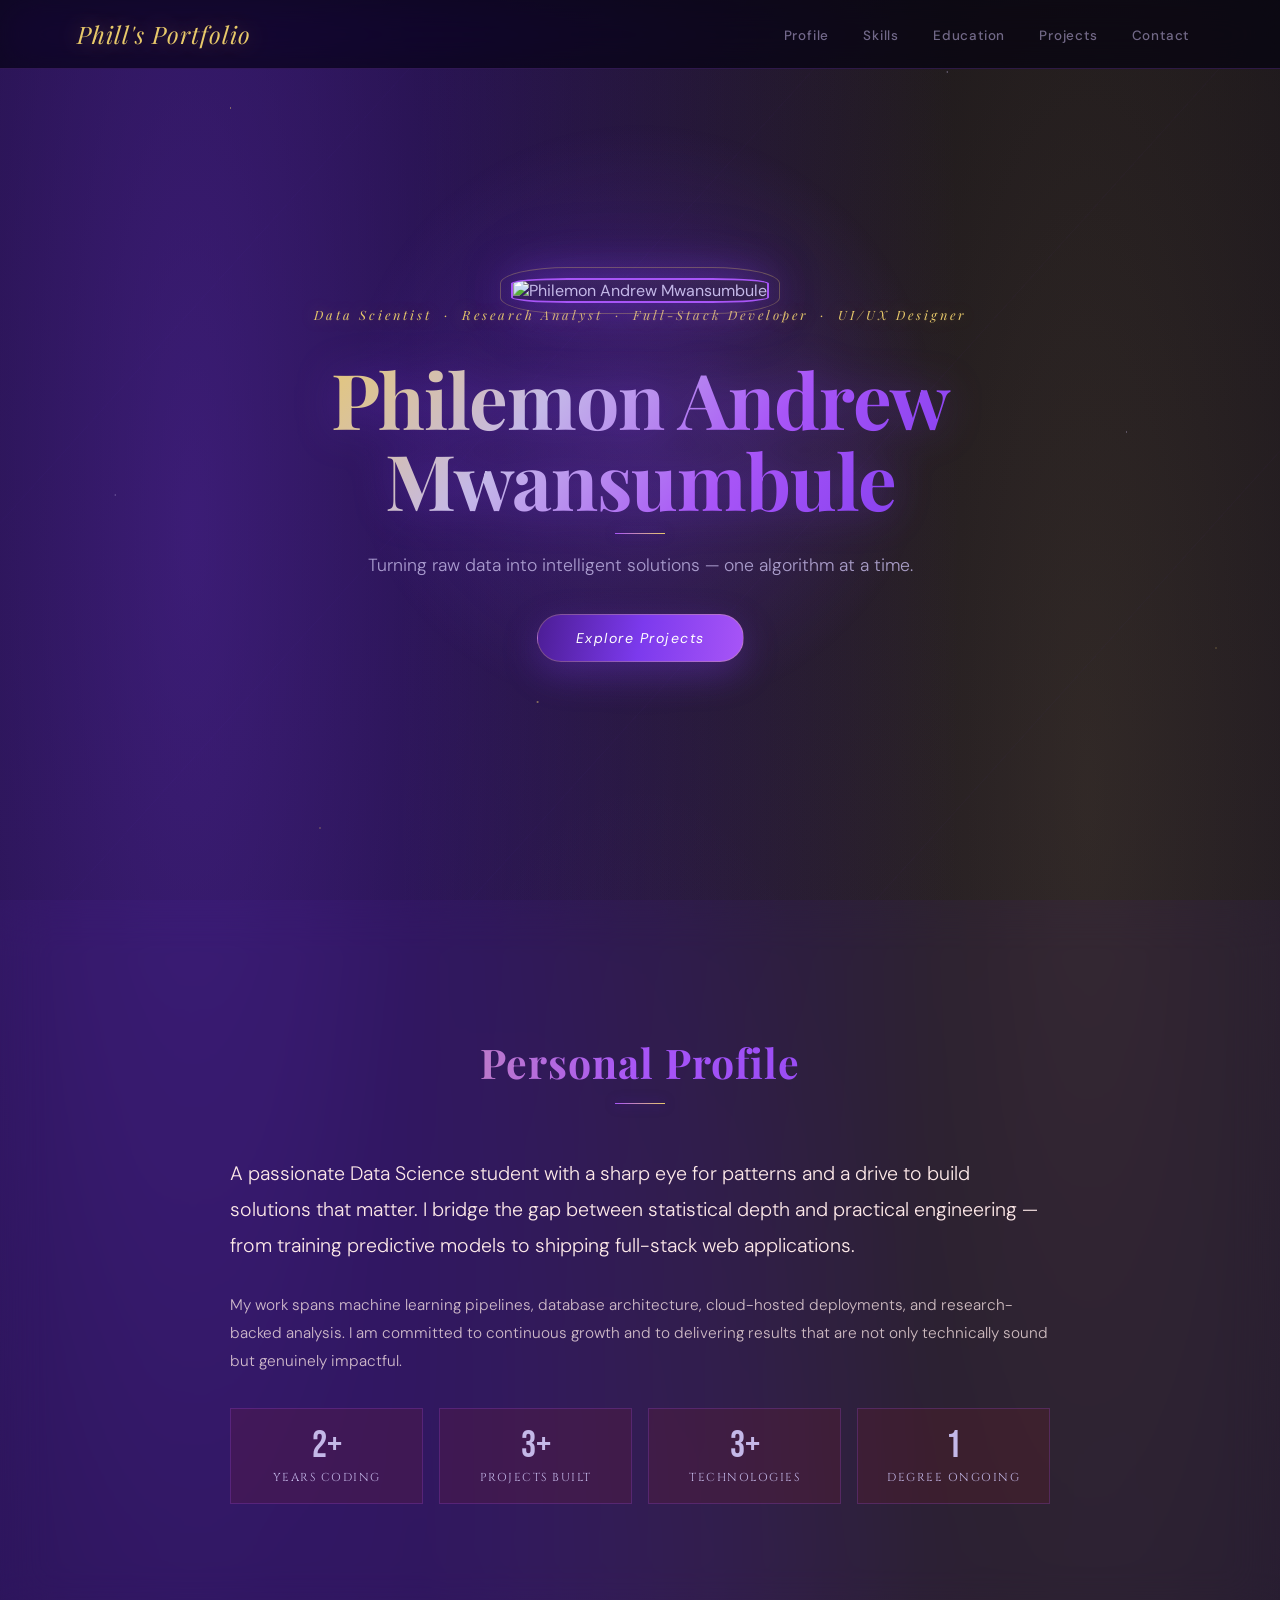
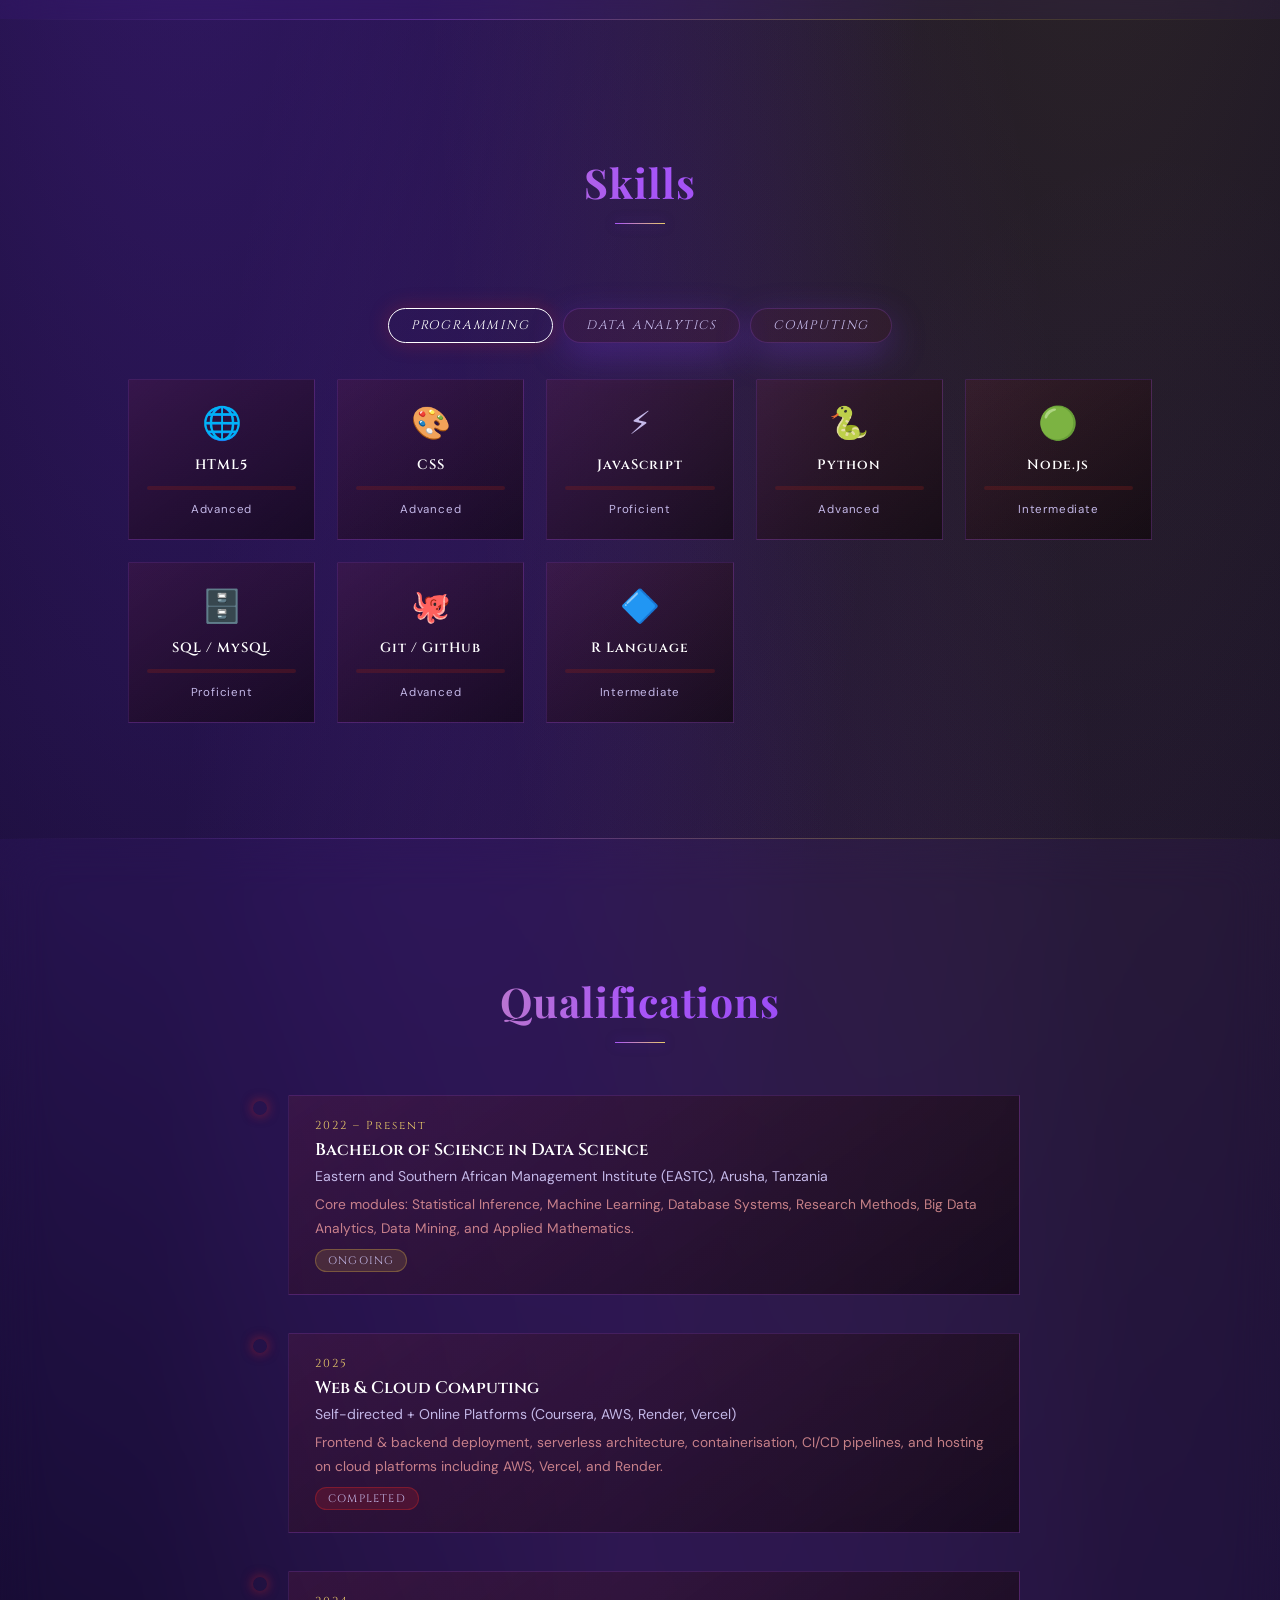
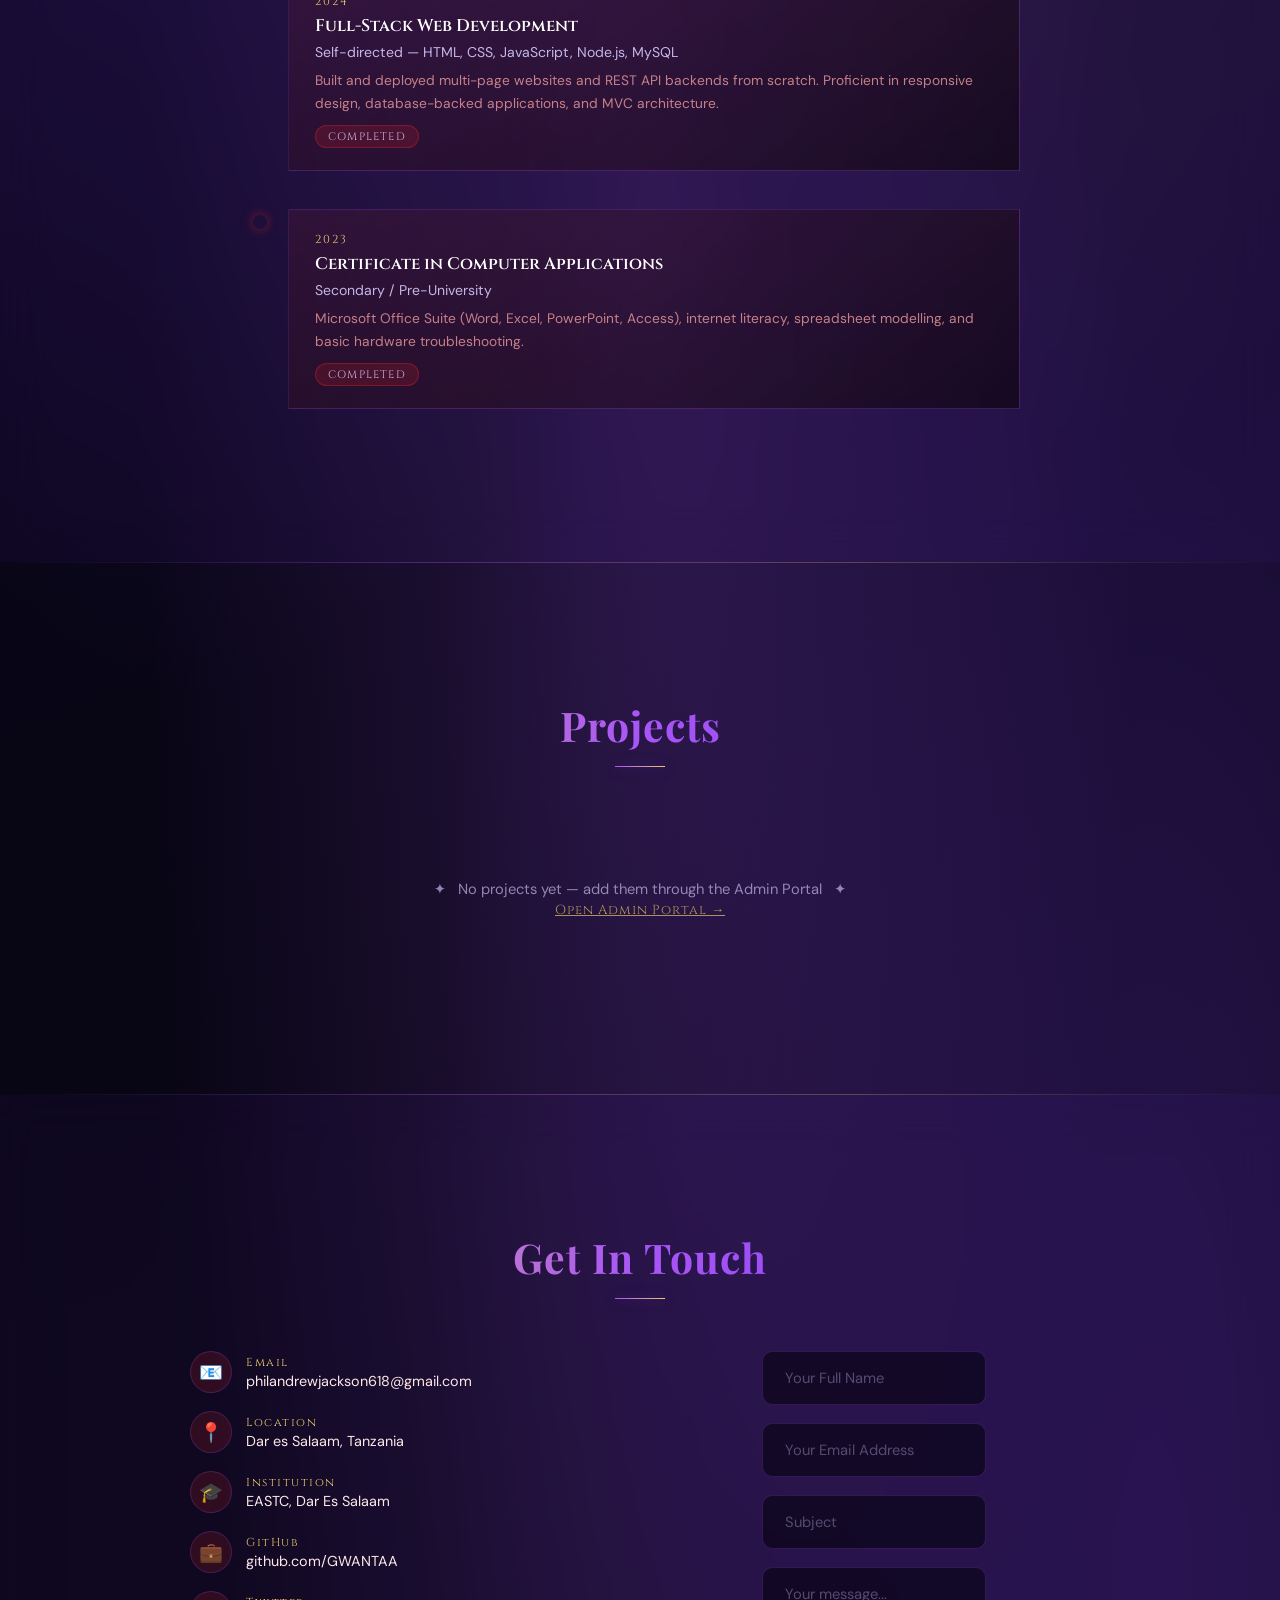
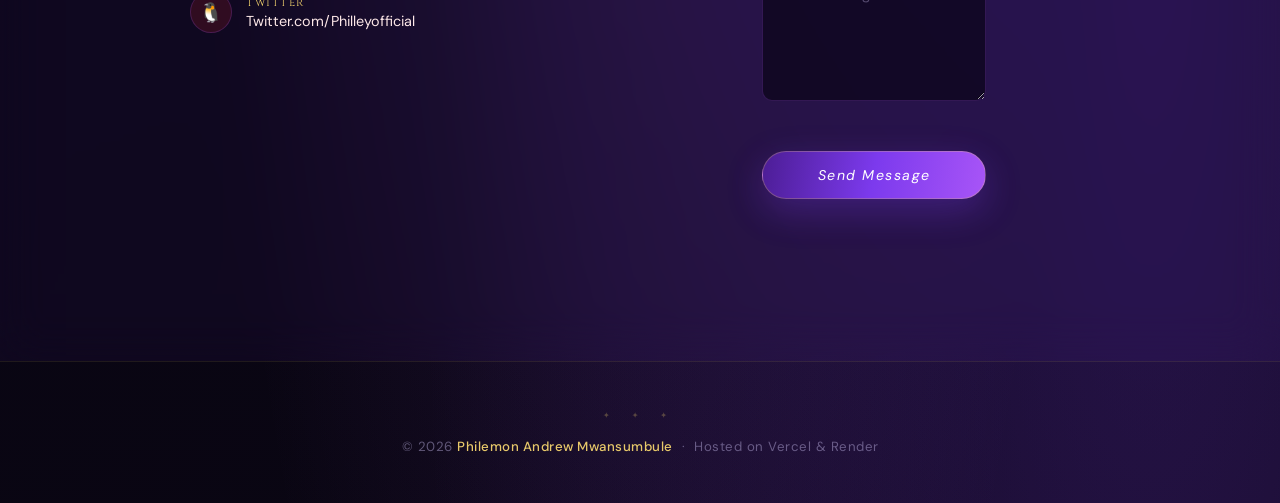
==== index.html @ c9bd24e7 "Add files via upload" ====
<!DOCTYPE html>
<html lang="en">
<head>
  <meta charset="UTF-8">
  <meta name="viewport" content="width=device-width, initial-scale=1.0">
  <title>Philemon Andrew Mwansumbule | Portfolio</title>
  <link rel="preconnect" href="https://fonts.googleapis.com">
  <link href="https://fonts.googleapis.com/css2?family=Bebas+Neue&family=Sora:wght@200;300;400;500;600;700&family=Cinzel:wght@400;600;700&display=swap" rel="stylesheet">
  <link rel="stylesheet" href="style.css">
</head>
<body>

<header class="hero">
  <nav>
    <div class="nav-logo">Phill's Portfolio</div>
    <ul>
      <li><a href="#about">Profile</a></li>
      <li><a href="#skills">Skills</a></li>
      <li><a href="#qualifications">Education</a></li>
      <li><a href="#projects">Projects</a></li>
      <li><a href="#contact">Contact</a></li>
    </ul>
  </nav>

  <div class="hero-content">
    <img src="images/ME.jpg" alt="Philemon Andrew Mwansumbule" loading="lazy">
    <p class="subtitle">Data Scientist &nbsp;·&nbsp; Research Analyst &nbsp;·&nbsp; Full-Stack Developer &nbsp;·&nbsp; UI/UX Designer</p>
    <h2>Philemon Andrew<br>Mwansumbule</h2>
    <p>Turning raw data into intelligent solutions — one algorithm at a time.</p>
    <button class="btn" onclick="document.getElementById('projects').scrollIntoView({behavior:'smooth'})">
      <span>Explore Projects</span>
    </button>
  </div>
</header>


<section id="about" class="glass">
  <h2 class="section-title">Personal Profile</h2>
  <div class="about-inner">
    <p class="about-lead">
      A passionate Data Science student with a sharp eye for patterns and a drive to build solutions
      that matter. I bridge the gap between statistical depth and practical engineering — from
      training predictive models to shipping full-stack web applications.
    </p>
    <p style="color:rgba(253,232,232,0.78);font-size:0.96rem;line-height:1.82;font-weight:300;">
      My work spans machine learning pipelines, database architecture, cloud-hosted deployments,
      and research-backed analysis. I am committed to continuous growth and to delivering
      results that are not only technically sound but genuinely impactful.
    </p>
    <div class="about-stats">
      <div class="stat-box"><div class="stat-num">2+</div><div class="stat-lbl">Years Coding</div></div>
      <div class="stat-box"><div class="stat-num">3+</div><div class="stat-lbl">Projects Built</div></div>
      <div class="stat-box"><div class="stat-num">3+</div><div class="stat-lbl">Technologies</div></div>
      <div class="stat-box"><div class="stat-num">1</div><div class="stat-lbl">Degree Ongoing</div></div>
    </div>
  </div>
</section>

<div class="divider"></div>


<section id="skills">
  <h2 class="section-title">Skills</h2>

  <div class="skill-tabs">
    <button class="skill-tab active" onclick="switchTab('programming',this)">Programming</button>
    <button class="skill-tab" onclick="switchTab('analytics',this)">Data Analytics</button>
    <button class="skill-tab" onclick="switchTab('computing',this)">Computing</button>
  </div>

  
  <div class="skill-group cards active" id="tab-programming"
       style="grid-template-columns:repeat(auto-fit,minmax(155px,1fr));gap:22px;">
    <div class="skill-card">
      <div class="skill-icon">🌐</div>
      <div class="skill-name">HTML5</div>
      <div class="skill-bar"><div class="skill-fill" style="width:95%"></div></div>
      <div class="skill-level">Advanced</div>
    </div>
    <div class="skill-card">
      <div class="skill-icon">🎨</div>
      <div class="skill-name">CSS</div>
      <div class="skill-bar"><div class="skill-fill" style="width:90%"></div></div>
      <div class="skill-level">Advanced</div>
    </div>
    <div class="skill-card">
      <div class="skill-icon">⚡</div>
      <div class="skill-name">JavaScript</div>
      <div class="skill-bar"><div class="skill-fill" style="width:82%"></div></div>
      <div class="skill-level">Proficient</div>
    </div>
    <div class="skill-card">
      <div class="skill-icon">🐍</div>
      <div class="skill-name">Python</div>
      <div class="skill-bar"><div class="skill-fill" style="width:88%"></div></div>
      <div class="skill-level">Advanced</div>
    </div>
    <div class="skill-card">
      <div class="skill-icon">🟢</div>
      <div class="skill-name">Node.js</div>
      <div class="skill-bar"><div class="skill-fill" style="width:74%"></div></div>
      <div class="skill-level">Intermediate</div>
    </div>
    <div class="skill-card">
      <div class="skill-icon">🗄️</div>
      <div class="skill-name">SQL / MySQL</div>
      <div class="skill-bar"><div class="skill-fill" style="width:80%"></div></div>
      <div class="skill-level">Proficient</div>
    </div>
    <div class="skill-card">
      <div class="skill-icon">🐙</div>
      <div class="skill-name">Git / GitHub</div>
      <div class="skill-bar"><div class="skill-fill" style="width:85%"></div></div>
      <div class="skill-level">Advanced</div>
    </div>
    <div class="skill-card">
      <div class="skill-icon">🔷</div>
      <div class="skill-name">R Language</div>
      <div class="skill-bar"><div class="skill-fill" style="width:68%"></div></div>
      <div class="skill-level">Intermediate</div>
    </div>
  </div>

  
  <div class="skill-group cards" id="tab-analytics"
       style="grid-template-columns:repeat(auto-fit,minmax(155px,1fr));gap:22px;">
    <div class="skill-card">
      <div class="skill-icon">🤖</div>
      <div class="skill-name">Machine Learning</div>
      <div class="skill-bar"><div class="skill-fill" style="width:80%"></div></div>
      <div class="skill-level">Proficient</div>
    </div>
    <div class="skill-card">
      <div class="skill-icon">📊</div>
      <div class="skill-name">Data Visualisation</div>
      <div class="skill-bar"><div class="skill-fill" style="width:86%"></div></div>
      <div class="skill-level">Advanced</div>
    </div>
    <div class="skill-card">
      <div class="skill-icon">📈</div>
      <div class="skill-name">Statistical Analysis</div>
      <div class="skill-bar"><div class="skill-fill" style="width:84%"></div></div>
      <div class="skill-level">Advanced</div>
    </div>
    <div class="skill-card">
      <div class="skill-icon">🐼</div>
      <div class="skill-name">Pandas / NumPy</div>
      <div class="skill-bar"><div class="skill-fill" style="width:88%"></div></div>
      <div class="skill-level">Advanced</div>
    </div>
    <div class="skill-card">
      <div class="skill-icon">🧠</div>
      <div class="skill-name">Deep Learning</div>
      <div class="skill-bar"><div class="skill-fill" style="width:65%"></div></div>
      <div class="skill-level">Intermediate</div>
    </div>
    <div class="skill-card">
      <div class="skill-icon">🗃️</div>
      <div class="skill-name">Database Design</div>
      <div class="skill-bar"><div class="skill-fill" style="width:78%"></div></div>
      <div class="skill-level">Proficient</div>
    </div>
    <div class="skill-card">
      <div class="skill-icon">🔍</div>
      <div class="skill-name">Research Methods</div>
      <div class="skill-bar"><div class="skill-fill" style="width:82%"></div></div>
      <div class="skill-level">Advanced</div>
    </div>
    <div class="skill-card">
      <div class="skill-icon">📉</div>
      <div class="skill-name">Power BI / Tableau</div>
      <div class="skill-bar"><div class="skill-fill" style="width:72%"></div></div>
      <div class="skill-level">Proficient</div>
    </div>
  </div>

  
  <div class="skill-group cards" id="tab-computing"
       style="grid-template-columns:repeat(auto-fit,minmax(155px,1fr));gap:22px;">
    <div class="skill-card">
      <div class="skill-icon">📝</div>
      <div class="skill-name">MS Word</div>
      <div class="skill-bar"><div class="skill-fill" style="width:95%"></div></div>
      <div class="skill-level">Expert</div>
    </div>
    <div class="skill-card">
      <div class="skill-icon">📊</div>
      <div class="skill-name">MS Excel</div>
      <div class="skill-bar"><div class="skill-fill" style="width:92%"></div></div>
      <div class="skill-level">Expert</div>
    </div>
    <div class="skill-card">
      <div class="skill-icon">📰</div>
      <div class="skill-name">MS PowerPoint</div>
      <div class="skill-bar"><div class="skill-fill" style="width:90%"></div></div>
      <div class="skill-level">Expert</div>
    </div>
    <div class="skill-card">
      <div class="skill-icon">☁️</div>
      <div class="skill-name">Cloud Hosting</div>
      <div class="skill-bar"><div class="skill-fill" style="width:80%"></div></div>
      <div class="skill-level">Proficient</div>
    </div>
    <div class="skill-card">
      <div class="skill-icon">🔧</div>
      <div class="skill-name">Linux / Bash</div>
      <div class="skill-bar"><div class="skill-fill" style="width:72%"></div></div>
      <div class="skill-level">Intermediate</div>
    </div>
    <div class="skill-card">
      <div class="skill-icon">🌐</div>
      <div class="skill-name">Network Fundamentals</div>
      <div class="skill-bar"><div class="skill-fill" style="width:68%"></div></div>
      <div class="skill-level">Intermediate</div>
    </div>
    <div class="skill-card">
      <div class="skill-icon">🔒</div>
      <div class="skill-name">Cybersecurity Basics</div>
      <div class="skill-bar"><div class="skill-fill" style="width:62%"></div></div>
      <div class="skill-level">Foundational</div>
    </div>
    <div class="skill-card">
      <div class="skill-icon">🖥️</div>
      <div class="skill-name">IT Support</div>
      <div class="skill-bar"><div class="skill-fill" style="width:78%"></div></div>
      <div class="skill-level">Proficient</div>
    </div>
  </div>
</section>

<div class="divider"></div>


<section id="qualifications" class="glass">
  <h2 class="section-title">Qualifications</h2>
  <div class="timeline">

    <div class="tl-item">
      <div class="tl-dot"></div>
      <div class="tl-card">
        <div class="tl-year">2022 – Present</div>
        <div class="tl-title">Bachelor of Science in Data Science</div>
        <div class="tl-inst">Eastern and Southern African Management Institute (EASTC), Arusha, Tanzania</div>
        <p style="font-size:0.86rem;color:rgba(252,165,165,0.75);line-height:1.7;margin:8px 0;">
          Core modules: Statistical Inference, Machine Learning, Database Systems, Research Methods,
          Big Data Analytics, Data Mining, and Applied Mathematics.
        </p>
        <span class="tl-badge ongoing">Ongoing</span>
      </div>
    </div>

    <div class="tl-item">
      <div class="tl-dot"></div>
      <div class="tl-card">
        <div class="tl-year">2025</div>
        <div class="tl-title">Web & Cloud Computing</div>
        <div class="tl-inst">Self-directed + Online Platforms (Coursera, AWS, Render, Vercel)</div>
        <p style="font-size:0.86rem;color:rgba(252,165,165,0.75);line-height:1.7;margin:8px 0;">
          Frontend & backend deployment, serverless architecture, containerisation, CI/CD pipelines,
          and hosting on cloud platforms including AWS, Vercel, and Render.
        </p>
        <span class="tl-badge">Completed</span>
      </div>
    </div>

    <div class="tl-item">
      <div class="tl-dot"></div>
      <div class="tl-card">
        <div class="tl-year">2024</div>
        <div class="tl-title">Full-Stack Web Development</div>
        <div class="tl-inst">Self-directed — HTML, CSS, JavaScript, Node.js, MySQL</div>
        <p style="font-size:0.86rem;color:rgba(252,165,165,0.75);line-height:1.7;margin:8px 0;">
          Built and deployed multi-page websites and REST API backends from scratch.
          Proficient in responsive design, database-backed applications, and MVC architecture.
        </p>
        <span class="tl-badge">Completed</span>
      </div>
    </div>

    <div class="tl-item">
      <div class="tl-dot"></div>
      <div class="tl-card">
        <div class="tl-year">2023</div>
        <div class="tl-title">Certificate in Computer Applications</div>
        <div class="tl-inst">Secondary / Pre-University</div>
        <p style="font-size:0.86rem;color:rgba(252,165,165,0.75);line-height:1.7;margin:8px 0;">
          Microsoft Office Suite (Word, Excel, PowerPoint, Access), internet literacy,
          spreadsheet modelling, and basic hardware troubleshooting.
        </p>
        <span class="tl-badge">Completed</span>
      </div>
    </div>

  </div>
</section>

<div class="divider"></div>


<section id="projects">
  <h2 class="section-title">Projects</h2>
  <div class="cards" id="project-container" style="grid-template-columns:repeat(auto-fit,minmax(300px,1fr));gap:28px;">
    <div class="empty-projects" id="empty-msg">
      <p>✦ &nbsp; No projects yet — add them through the Admin Portal &nbsp; ✦</p>
      <a href="admin.html" style="color:var(--gold);font-size:0.82rem;letter-spacing:1px;font-family:'Cinzel',serif;">Open Admin Portal →</a>
    </div>
  </div>
</section>

<div class="divider"></div>


<section id="contact" class="glass">
  <h2 class="section-title">Get In Touch</h2>
  <div class="contact-grid">

    <div class="contact-info">
      <div class="contact-row">
        <div class="contact-icon">📧</div>
        <div>
          <div class="contact-label">Email</div>
          <div class="contact-val"><a href="mailto:philandrewjackson618@gmail.com">philandrewjackson618@gmail.com</a></div>
        </div>
      </div>
      <div class="contact-row">
        <div class="contact-icon">📍</div>
        <div>
          <div class="contact-label">Location</div>
          <div class="contact-val">Dar es Salaam, Tanzania</div>
        </div>
      </div>
      <div class="contact-row">
        <div class="contact-icon">🎓</div>
        <div>
          <div class="contact-label">Institution</div>
          <div class="contact-val">EASTC, Dar Es Salaam</div>
        </div>
      </div>
      <div class="contact-row">
        <div class="contact-icon">💼</div>
        <div>
          <div class="contact-label">GitHub</div>
          <div class="contact-val"><a href="https://github.com/GWANTAA" target="_blank">github.com/GWANTAA</a></div>
        </div>
      </div>
      <div class="contact-row">
        <div class="contact-icon">🐧</div>
        <div>
          <div class="contact-label">Twitter</div>
          <div class="contact-val"><a href="https://Twitter.com/philleyofficial" target="_blank">Twitter.com/Philleyofficial</a></div>
        </div>
      </div>
    </div>

    <form id="contact-form" onsubmit="sendEmail(event)">
      <input type="text" id="cf-name" placeholder="Your Full Name" required>
      <input type="email" id="cf-email" placeholder="Your Email Address" required>
      <input type="text" id="cf-subject" placeholder="Subject">
      <textarea id="cf-message" rows="5" placeholder="Your message..." required></textarea>
      <button type="submit" class="btn"><span>Send Message</span></button>
      <p id="form-feedback" style="font-size:0.82rem;color:var(--gold);text-align:center;margin-top:8px;min-height:20px;"></p>
    </form>

  </div>
</section>

<footer>
  <p>© 2026 <strong>Philemon Andrew Mwansumbule</strong> &nbsp;·&nbsp; Hosted on Vercel &amp; Render</p>
</footer>

<script src="config.js"></script>
<script>
  const DEFAULT_API_BASE_URL = 'https://philemon-portfolio-backend.onrender.com';
  const runtimeApiBaseUrl = new URLSearchParams(window.location.search).get('api');
  const API_BASE_URL = (runtimeApiBaseUrl || window.PORTFOLIO_API_BASE_URL || DEFAULT_API_BASE_URL).replace(/\/$/, '');

  
  function switchTab(id, btn) {
    document.querySelectorAll('.skill-group').forEach(g => g.classList.remove('active'));
    document.querySelectorAll('.skill-tab').forEach(b => b.classList.remove('active'));
    document.getElementById('tab-' + id).classList.add('active');
    btn.classList.add('active');
  }

  
  async function loadProjects() {
    const container = document.getElementById('project-container');
    const emptyMsg = document.getElementById('empty-msg');
    let projects = [];

    try {
      const res = await fetch(`${API_BASE_URL}/api/projects`);
      if (!res.ok) throw new Error(`API returned ${res.status}`);
      projects = await res.json();
    } catch (error) {
      const raw = localStorage.getItem('phil_projects');
      projects = raw ? JSON.parse(raw) : [];
    }

    if (projects.length === 0) {
      if (emptyMsg) emptyMsg.style.display = 'block';
      return;
    }
    if (emptyMsg) emptyMsg.remove();

    container.innerHTML = '';
    projects.forEach(p => {
      const isOnline = p.liveUrl && p.liveUrl.startsWith('http');
      const card = document.createElement('div');
      card.className = 'project-card';
      card.innerHTML = `
        <div class="project-thumb">${p.emoji || '🖥️'}</div>
        <div class="project-body">
          <div class="project-title">${escHtml(p.title)}</div>
          <div class="project-desc">${escHtml(p.description)}</div>
          <div class="project-tags">${(p.tags||[]).map(t=>`<span class="tag">${escHtml(t)}</span>`).join('')}</div>
        </div>
        <div class="project-links">
          ${p.liveUrl ? `<a class="proj-btn live" href="${escHtml(p.liveUrl)}" target="_blank">
            <span class="status-dot ${isOnline?'online':'offline'}"></span>Live Demo</a>` : ''}
          ${p.codeUrl ? `<a class="proj-btn code" href="${escHtml(p.codeUrl)}" target="_blank">Source Code</a>` : ''}
        </div>`;
      container.appendChild(card);
    });
  }

  
  function sendEmail(e) {
    e.preventDefault();
    const name    = document.getElementById('cf-name').value.trim();
    const email   = document.getElementById('cf-email').value.trim();
    const subject = document.getElementById('cf-subject').value.trim() || 'Portfolio Contact';
    const message = document.getElementById('cf-message').value.trim();
    const body = encodeURIComponent(`Name: ${name}\nFrom: ${email}\n\n${message}`);
    const sub  = encodeURIComponent(subject);
    window.location.href = `mailto:philemonandrew@example.com?subject=${sub}&body=${body}`;
    document.getElementById('form-feedback').textContent = '✦ Your email client has been opened.';
    document.getElementById('contact-form').reset();
  }

  function escHtml(s) {
    return String(s).replace(/&/g,'&amp;').replace(/</g,'&lt;').replace(/>/g,'&gt;').replace(/"/g,'&quot;');
  }

  loadProjects();

  
  const observer = new IntersectionObserver(entries => {
    entries.forEach(e => {
      if (e.isIntersecting) {
        e.target.querySelectorAll('.skill-fill').forEach(f => {
          const w = f.style.width; f.style.width='0'; setTimeout(()=>f.style.width=w,80);
        });
      }
    });
  }, {threshold:0.25});
  document.querySelectorAll('.skill-group').forEach(g => observer.observe(g));
</script>
</body>
</html>
---- style.css ----
@import url('https://fonts.googleapis.com/css2?family=Playfair+Display:ital,wght@0,400;0,700;1,400&family=DM+Sans:wght@300;400;500&display=swap');

* {
  margin: 0;
  padding: 0;
  box-sizing: border-box;
  scroll-behavior: smooth;
  font-family: 'DM Sans', system-ui, sans-serif;
}

:root {
  --ink:     #0a0612;
  --deep:    #100d1e;
  --violet:  #7c3aed;
  --orchid:  #a855f7;
  --gold:    #e8c96a;
  --silver:  #c4b8e8;
  --mist:    rgba(196, 184, 232, 0.55);
  --glass:   rgba(124, 58, 237, 0.08);
  --border:  rgba(168, 85, 247, 0.22);
  --glow:    rgba(124, 58, 237, 0.50);
}


body {
  background:
    radial-gradient(ellipse at 15% 10%,  rgba(124, 58, 237, 0.45) 0%, transparent 50%),
    radial-gradient(ellipse at 85% 15%,  rgba(232, 201, 106, 0.18) 0%, transparent 45%),
    radial-gradient(ellipse at 50% 65%,  rgba(168, 85, 247, 0.20) 0%, transparent 55%),
    radial-gradient(ellipse at 90% 90%,  rgba(124, 58, 237, 0.25) 0%, transparent 45%),
    linear-gradient(160deg, #050310 0%, #0d0820 40%, #080515 70%, #0a0612 100%);
  color: var(--silver);
  min-height: 100vh;
  overflow-x: hidden;
}


body::before {
  content: '';
  position: fixed;
  inset: 0;
  background:
    radial-gradient(1px 1px at 18% 12%, rgba(232,201,106,0.90) 0%, transparent 100%),
    radial-gradient(1px 1px at 74% 8%,  rgba(196,184,232,0.80) 0%, transparent 100%),
    radial-gradient(1.5px 1.5px at 42% 78%, rgba(232,201,106,0.70) 0%, transparent 100%),
    radial-gradient(1px 1px at 88% 48%, rgba(196,184,232,0.65) 0%, transparent 100%),
    radial-gradient(1px 1px at 25% 92%, rgba(232,201,106,0.75) 0%, transparent 100%),
    radial-gradient(1.5px 1.5px at 61% 35%, rgba(255,255,255,0.50) 0%, transparent 100%),
    radial-gradient(1px 1px at 9%  55%, rgba(196,184,232,0.60) 0%, transparent 100%),
    radial-gradient(1px 1px at 95% 72%, rgba(232,201,106,0.55) 0%, transparent 100%);
  animation: twinkle 10s ease-in-out infinite alternate;
  pointer-events: none;
  z-index: 0;
}


body::after {
  content: '';
  position: fixed;
  inset: 0;
  background: repeating-linear-gradient(
    -48deg,
    transparent 0px, transparent 300px,
    rgba(124,58,237,0.025) 300px, rgba(124,58,237,0.025) 301px
  );
  pointer-events: none;
  z-index: 0;
}

@keyframes twinkle {
  0%   { opacity: 0.55; }
  50%  { opacity: 1.00; }
  100% { opacity: 0.70; }
}


nav {
  display: flex;
  justify-content: space-between;
  align-items: center;
  padding: 18px clamp(20px, 6%, 10%);
  position: fixed;
  width: 100%;
  top: 0;
  background: rgba(5, 3, 16, 0.72);
  backdrop-filter: blur(20px) saturate(160%);
  border-bottom: 1px solid var(--border);
  z-index: 1000;
}

.nav-logo {
  font-family: 'Playfair Display', serif;
  font-size: 1.5rem;
  font-style: italic;
  color: var(--gold);
  text-shadow: 0 0 22px rgba(232,201,106,0.45);
  letter-spacing: 1px;
}

nav ul { display: flex; gap: 6px; list-style: none; }

nav a {
  color: var(--mist);
  text-decoration: none;
  font-size: 0.84rem;
  font-weight: 500;
  letter-spacing: 0.8px;
  padding: 7px 14px;
  border-radius: 999px;
  transition: all 0.30s ease;
}

nav a:hover {
  color: #fff;
  background: rgba(124, 58, 237, 0.16);
  text-shadow: 0 0 12px var(--glow);
}


.hero {
  min-height: 100vh;
  display: flex;
  flex-direction: column;
  justify-content: center;
  align-items: center;
  text-align: center;
  padding: 20px 5% 80px;
  position: relative;
  z-index: 1;
}

.hero::before {
  content: '';
  position: absolute;
  width: min(60vw, 600px);
  height: min(60vw, 600px);
  border-radius: 50%;
  background: radial-gradient(circle, rgba(124,58,237,0.28) 0%, transparent 70%);
  animation: breathe 7s ease-in-out infinite;
  pointer-events: none;
}

@keyframes breathe {
  0%, 100% { transform: scale(1.00); opacity: 0.70; }
  50%       { transform: scale(1.12); opacity: 1.00; }
}

.hero img {
  width: clamp(140px, 17vw, 215px);
  height: auto;
  aspect-ratio: 3 / 4;
  margin-top: 100px;
  border-radius: 22%;
  object-fit: cover;
  border: 2px solid var(--orchid);
  outline: 1px solid rgba(232,201,106,0.30);
  outline-offset: 10px;
  box-shadow:
    0 0 40px rgba(124,58,237,0.55),
    0 0 80px rgba(124,58,237,0.20),
    inset 0 6px 18px rgba(255,255,255,0.06);
  animation: float 8s ease-in-out infinite;
  position: relative;
  z-index: 2;
}

@keyframes float {
  0%, 100% { transform: translateY(0px)   rotate(-0.6deg); }
  50%       { transform: translateY(-18px) rotate(1.2deg);  }
}

.hero-content { position: relative; z-index: 2; }

.hero-content .subtitle {
  font-family: 'Playfair Display', serif;
  font-style: italic;
  font-size: 0.80rem;
  letter-spacing: 3px;
  color: var(--gold);
  text-shadow: 0 0 16px rgba(232,201,106,0.40);
  margin-bottom: 12px;
}

.hero-content h2 {
  font-family: 'Playfair Display', serif;
  font-size: clamp(2.6rem, 6vw, 5.8rem);
  font-weight: 700;
  letter-spacing: -1px;
  line-height: 1.05;
  margin: 14px 0 16px;
  background: linear-gradient(130deg, #e8c96a 0%, #c4b8e8 35%, #a855f7 65%, #7c3aed 100%);
  -webkit-background-clip: text;
  -webkit-text-fill-color: transparent;
  background-clip: text;
  filter: drop-shadow(0 0 20px rgba(124,58,237,0.35));
}

.hero-content p {
  color: rgba(196,184,232,0.82);
  font-size: clamp(0.95rem, 1.7vw, 1.10rem);
  font-weight: 300;
  max-width: 660px;
  line-height: 1.80;
}


button, .btn {
  display: inline-flex;
  align-items: center;
  justify-content: center;
  margin-top: 32px;
  padding: 14px 38px;
  border: 1px solid rgba(232,201,106,0.28);
  border-radius: 999px;
  background: linear-gradient(100deg, #4c1d95, var(--violet), var(--orchid));
  color: #fff;
  cursor: pointer;
  font-family: 'Playfair Display', serif;
  font-size: 0.88rem;
  font-style: italic;
  letter-spacing: 1.5px;
  position: relative;
  overflow: hidden;
  transition: transform 0.24s ease, box-shadow 0.24s ease;
  box-shadow: 0 12px 36px rgba(124,58,237,0.30);
}

button::after, .btn::after {
  content: '';
  position: absolute;
  top: -60%; left: -120%;
  width: 50%; height: 240%;
  background: linear-gradient(115deg, transparent, rgba(255,255,255,0.85), transparent);
  transform: skewX(-26deg);
  animation: shimmer 3.6s infinite;
}

@keyframes shimmer {
  0%   { transform: translateX(-200%) skewX(-26deg); }
  20%  { transform: translateX(520%)  skewX(-26deg); }
  100% { transform: translateX(520%)  skewX(-26deg); }
}

button:hover, .btn:hover {
  transform: translateY(-6px) scale(1.02);
  box-shadow: 0 26px 60px rgba(124,58,237,0.38), 0 0 0 1px rgba(232,201,106,0.22);
}


section {
  padding: clamp(70px, 9vw, 140px) clamp(5%, 10%, 12%);
  position: relative;
  z-index: 1;
}

h2, h2.section-title {
  text-align: center;
  margin-bottom: 52px;
  font-family: 'Playfair Display', serif;
  font-size: clamp(1.6rem, 3.2vw, 3.0rem);
  font-weight: 700;
  letter-spacing: 1px;
  background: linear-gradient(90deg, var(--gold), var(--orchid), var(--violet));
  -webkit-background-clip: text;
  -webkit-text-fill-color: transparent;
  background-clip: text;
  position: relative;
}

h2::after, h2.section-title::after {
  content: '';
  display: block;
  width: 50px;
  height: 1px;
  background: linear-gradient(90deg, var(--orchid), var(--gold));
  box-shadow: 0 0 12px var(--glow);
  margin: 14px auto 0;
}

h2::before, h2.section-title::before {
  content: '✦  ✦  ✦';
  display: block;
  font-size: 0.48rem;
  letter-spacing: 14px;
  color: var(--gold);
  opacity: 0.50;
  margin-bottom: 10px;
}


.cards {
  display: grid;
  grid-template-columns: repeat(auto-fit, minmax(280px, 1fr));
  gap: 26px;
}

.card {
  background: linear-gradient(150deg, rgba(124,58,237,0.12) 0%, rgba(5,3,16,0.60) 100%);
  border: 1px solid var(--border);
  border-radius: 18px;
  padding: 28px 26px;
  position: relative;
  overflow: hidden;
  transition: all 0.42s cubic-bezier(0.4, 0, 0.2, 1);
}

.card::before {
  content: '';
  position: absolute;
  top: 0; left: 0; right: 0;
  height: 1.5px;
  background: linear-gradient(90deg, transparent, var(--orchid), var(--gold), transparent);
  opacity: 0;
  transition: opacity 0.38s;
}

.card:hover {
  transform: translateY(-14px) scale(1.02);
  border-color: rgba(168,85,247,0.50);
  box-shadow: 0 30px 60px rgba(124,58,237,0.30), 0 0 0 1px rgba(232,201,106,0.12);
}

.card:hover::before { opacity: 1; }

.card h3 {
  font-family: 'Playfair Display', serif;
  font-size: 1.08rem;
  color: #fff;
  margin-bottom: 12px;
  letter-spacing: 0.3px;
}

.card p {
  color: var(--mist);
  font-size: 0.90rem;
  line-height: 1.75;
  font-weight: 300;
}


.glass {
  background: rgba(124, 58, 237, 0.06);
  backdrop-filter: blur(24px);
}


form {
  display: flex;
  flex-direction: column;
  gap: 18px;
  max-width: 620px;
  margin: auto;
}

input, textarea {
  padding: 16px 22px;
  border: 1px solid var(--border);
  border-radius: 10px;
  background: rgba(5, 3, 16, 0.60);
  color: #fff;
  font-family: 'DM Sans', sans-serif;
  font-size: 0.92rem;
  transition: all 0.30s ease;
}

input::placeholder, textarea::placeholder {
  color: rgba(196,184,232,0.38);
}

input:focus, textarea:focus {
  border-color: var(--orchid);
  box-shadow: 0 0 0 3px rgba(168,85,247,0.16);
  outline: none;
  background: rgba(10, 6, 28, 0.75);
}


.divider {
  width: 100%;
  height: 1px;
  background: linear-gradient(90deg, transparent, rgba(168,85,247,0.35), rgba(232,201,106,0.28), transparent);
}


footer {
  text-align: center;
  padding: 48px 10%;
  color: rgba(196,184,232,0.45);
  font-size: 0.83rem;
  letter-spacing: 0.5px;
  border-top: 1px solid rgba(232,201,106,0.10);
  position: relative;
  z-index: 1;
}

footer::before {
  content: '✦  ✦  ✦';
  display: block;
  font-size: 0.50rem;
  letter-spacing: 10px;
  color: rgba(232,201,106,0.30);
  margin-bottom: 18px;
}

footer strong { color: var(--gold); font-weight: 500; }


a:focus-visible, button:focus-visible, input:focus-visible, textarea:focus-visible {
  outline: 2px solid rgba(168,85,247,0.50);
  outline-offset: 3px;
}


@media (max-width: 768px) {
  nav { flex-direction: column; gap: 14px; padding: 18px 6%; }
  nav ul { flex-wrap: wrap; justify-content: center; gap: 4px; }
  section { padding: 90px 6%; }
  .hero img { width: 150px; }
}

.skill-tabs {
  display: flex;
  gap: 10px;
  justify-content: center;
  flex-wrap: wrap;
  margin-bottom: 36px;
}
.skill-tab {
  padding: 8px 22px;
  border-radius: 999px;
  border: 1px solid var(--border);
  background: rgba(127,29,29,0.10);
  color: var(--text-muted);
  font-family: 'Cinzel', serif;
  font-size: 0.78rem;
  letter-spacing: 1.8px;
  text-transform: uppercase;
  cursor: pointer;
  transition: all 0.28s ease;
}
.skill-tab.active,
.skill-tab:hover {
  background: linear-gradient(90deg, var(--primary-deep), var(--primary));
  border-color: var(--primary-bright);
  color: #fff;
  box-shadow: 0 0 20px rgba(220,38,38,0.25);
}
.skill-group { display: none; }
.skill-group.active { display: grid; }

.skill-card {
  background: linear-gradient(145deg,rgba(140,35,35,0.14),rgba(10,2,2,0.55));
  border: 1px solid var(--border);
  border-radius: var(--radius);
  padding: 22px 18px;
  display: flex;
  flex-direction: column;
  align-items: center;
  gap: 12px;
  text-align: center;
  transition: all 0.4s cubic-bezier(0.4,0,0.2,1);
  position: relative;
  overflow: hidden;
}
.skill-card::before {
  content:'';position:absolute;top:0;left:0;right:0;height:2px;
  background:linear-gradient(90deg,transparent,var(--primary-bright),var(--gold),transparent);
  opacity:0;transition:opacity 0.35s;
}
.skill-card:hover { transform:translateY(-10px) scale(1.02); border-color:var(--border-hot); }
.skill-card:hover::before { opacity:1; }
.skill-icon { font-size: 2rem; }
.skill-name { font-family:'Cinzel',serif; font-size:0.85rem; letter-spacing:1px; color:#fff; font-weight:600; }
.skill-bar { width:100%; height:4px; background:rgba(127,29,29,0.35); border-radius:2px; overflow:hidden; }
.skill-fill { height:100%; border-radius:2px; background:linear-gradient(90deg,var(--primary),var(--gold)); transition:width 1.2s ease; }
.skill-level { font-size:0.72rem; color:var(--text-muted); letter-spacing:0.8px; }

.timeline { max-width: 760px; margin: 0 auto; position: relative; padding-left: 28px; }
.timeline::before {
  content:''; position:absolute; left:0; top:8px; bottom:8px; width:1.5px;
  background:linear-gradient(180deg,var(--primary),var(--gold),transparent);
}
.tl-item { position:relative; margin-bottom:38px; }
.tl-dot {
  position:absolute; left:-35px; top:6px;
  width:14px; height:14px; border-radius:50%;
  background:var(--primary-bright);
  border:2px solid var(--blood);
  box-shadow:0 0 12px rgba(220,38,38,0.55);
}
.tl-card {
  background:linear-gradient(145deg,rgba(140,35,35,0.16),rgba(10,2,2,0.55));
  border:1px solid var(--border);
  border-radius:var(--radius);
  padding:22px 26px;
  transition: all 0.38s ease;
}
.tl-card:hover { border-color:var(--border-hot); transform:translateX(6px); }
.tl-year { font-size:0.72rem; letter-spacing:2px; color:var(--gold); font-family:'Cinzel',serif; margin-bottom:6px; }
.tl-title { font-family:'Cinzel',serif; font-size:1.05rem; color:#fff; font-weight:600; margin-bottom:6px; }
.tl-inst { font-size:0.88rem; color:var(--text-muted); margin-bottom:4px; }
.tl-badge {
  display:inline-block; padding:3px 12px; border-radius:999px; font-size:0.68rem;
  letter-spacing:1.2px; text-transform:uppercase; font-family:'Cinzel',serif;
  background:rgba(220,38,38,0.18); border:1px solid rgba(220,38,38,0.35); color:var(--rose-light);
}
.tl-badge.ongoing { background:rgba(212,168,67,0.16); border-color:rgba(212,168,67,0.35); color:var(--gold-light); }

.project-card {
  background:linear-gradient(145deg,rgba(140,35,35,0.16),rgba(10,2,2,0.58));
  border:1px solid var(--border);
  border-radius:var(--radius);
  overflow:hidden;
  transition:all 0.45s cubic-bezier(0.4,0,0.2,1);
  display:flex;
  flex-direction:column;
}
.project-card:hover { transform:translateY(-14px) scale(1.02); border-color:var(--border-hot); box-shadow:0 30px 64px rgba(185,28,28,0.35); }
.project-thumb {
  height:160px; background:linear-gradient(135deg,rgba(185,28,28,0.4),rgba(10,2,2,0.8));
  display:flex;align-items:center;justify-content:center;
  font-size:3.5rem; border-bottom:1px solid var(--border);
}
.project-body { padding:20px 22px; flex:1; display:flex; flex-direction:column; gap:10px; }
.project-title { font-family:'Cinzel',serif; font-size:1.02rem; color:#fff; font-weight:600; }
.project-desc { font-size:0.88rem; color:var(--text-muted); line-height:1.7; flex:1; }
.project-tags { display:flex; flex-wrap:wrap; gap:6px; }
.tag {
  padding:3px 10px; border-radius:999px; font-size:0.68rem; letter-spacing:1px;
  background:rgba(220,38,38,0.16); border:1px solid rgba(220,38,38,0.30); color:var(--rose-light);
  text-transform:uppercase;
}
.project-links { display:flex; gap:10px; padding:0 22px 20px; }
.proj-btn {
  flex:1; padding:9px 14px; border-radius:999px; font-size:0.76rem;
  font-family:'Cinzel',serif; letter-spacing:1.2px; text-transform:uppercase;
  cursor:pointer; transition:all 0.28s; border:none; text-align:center; text-decoration:none;
}
.proj-btn.live {
  background:linear-gradient(90deg,var(--primary-deep),var(--primary));
  color:#fff;
}
.proj-btn.live:hover { box-shadow:0 0 20px rgba(220,38,38,0.40); transform:translateY(-2px); }
.proj-btn.code {
  background:transparent; border:1px solid var(--border); color:var(--text-muted);
}
.proj-btn.code:hover { border-color:var(--border-hot); color:#fff; }

.status-dot { display:inline-block; width:8px; height:8px; border-radius:50%; margin-right:5px; }
.status-dot.online { background:#22c55e; box-shadow:0 0 8px rgba(34,197,94,0.70); animation:pulse-dot 2s infinite; }
.status-dot.offline { background:#6b7280; }
@keyframes pulse-dot { 0%,100%{opacity:1}50%{opacity:0.4} }

.contact-grid { display:grid; grid-template-columns:1fr 1fr; gap:36px; max-width:900px; margin:0 auto; }
@media(max-width:700px){ .contact-grid{grid-template-columns:1fr;} }
.contact-info { display:flex; flex-direction:column; gap:18px; }
.contact-row { display:flex; align-items:center; gap:14px; }
.contact-icon {
  width:42px; height:42px; border-radius:50%;
  background:rgba(220,38,38,0.16); border:1px solid var(--border);
  display:flex; align-items:center; justify-content:center;
  font-size:1.2rem; flex-shrink:0;
}
.contact-label { font-family:'Cinzel',serif; font-size:0.72rem; letter-spacing:1.5px; color:var(--gold); margin-bottom:2px; }
.contact-val { font-size:0.90rem; color:#fde8e8; }
.contact-val a { color:var(--rose-light); text-decoration:none; }
.contact-val a:hover { color:#fff; }

.about-inner { max-width:820px; margin:0 auto; }
.about-lead { font-size:clamp(1.05rem,2vw,1.22rem); line-height:1.85; color:#fde8e8; font-weight:300; margin-bottom:28px; }
.about-stats { display:grid; grid-template-columns:repeat(auto-fit,minmax(140px,1fr)); gap:16px; margin-top:32px; }
.stat-box {
  background:rgba(127,29,29,0.18); border:1px solid var(--border); border-radius:var(--radius);
  padding:18px 16px; text-align:center;
}
.stat-num { font-family:'Bebas Neue',sans-serif; font-size:2.4rem; color:var(--primary-bright); line-height:1; }
.stat-lbl { font-size:0.72rem; letter-spacing:1.5px; color:var(--text-muted); text-transform:uppercase; font-family:'Cinzel',serif; margin-top:4px; }

.empty-projects { text-align:center; padding:60px 20px; color:var(--text-muted); font-size:0.92rem; opacity:0.7; }
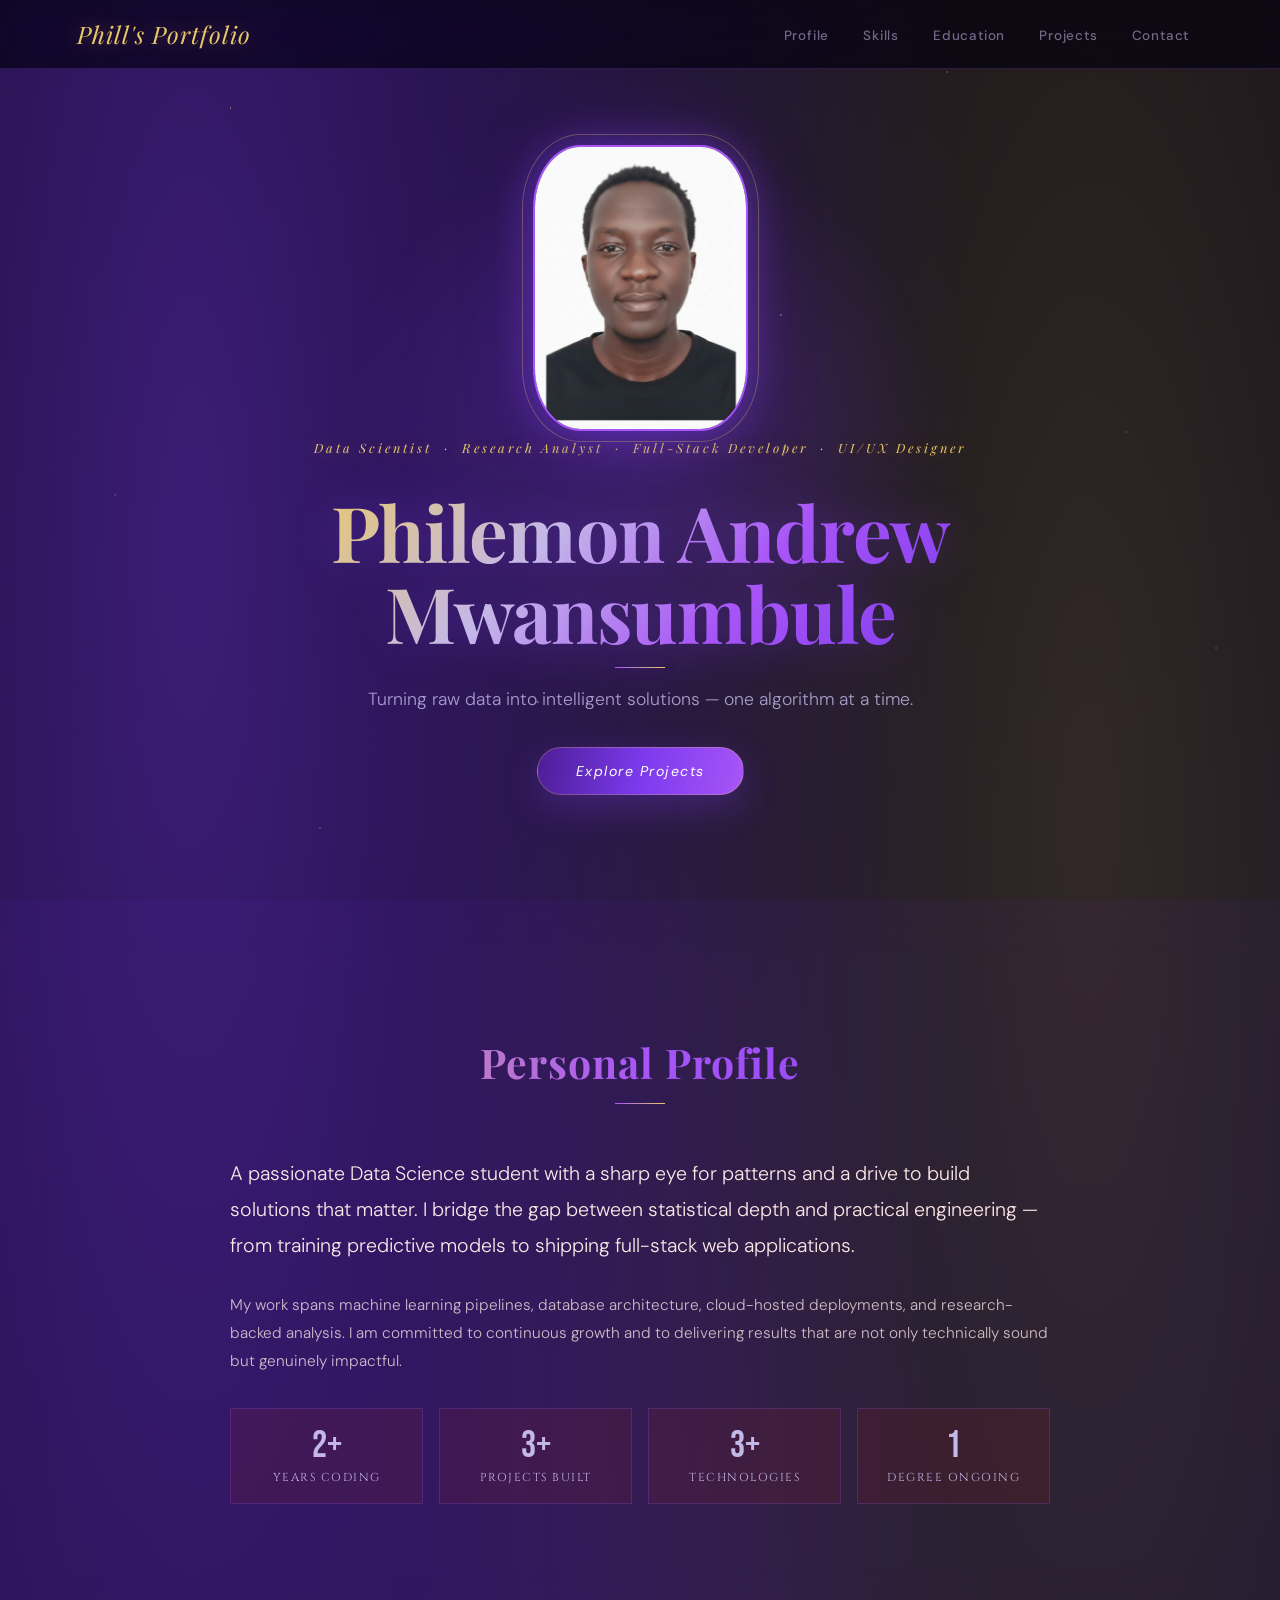
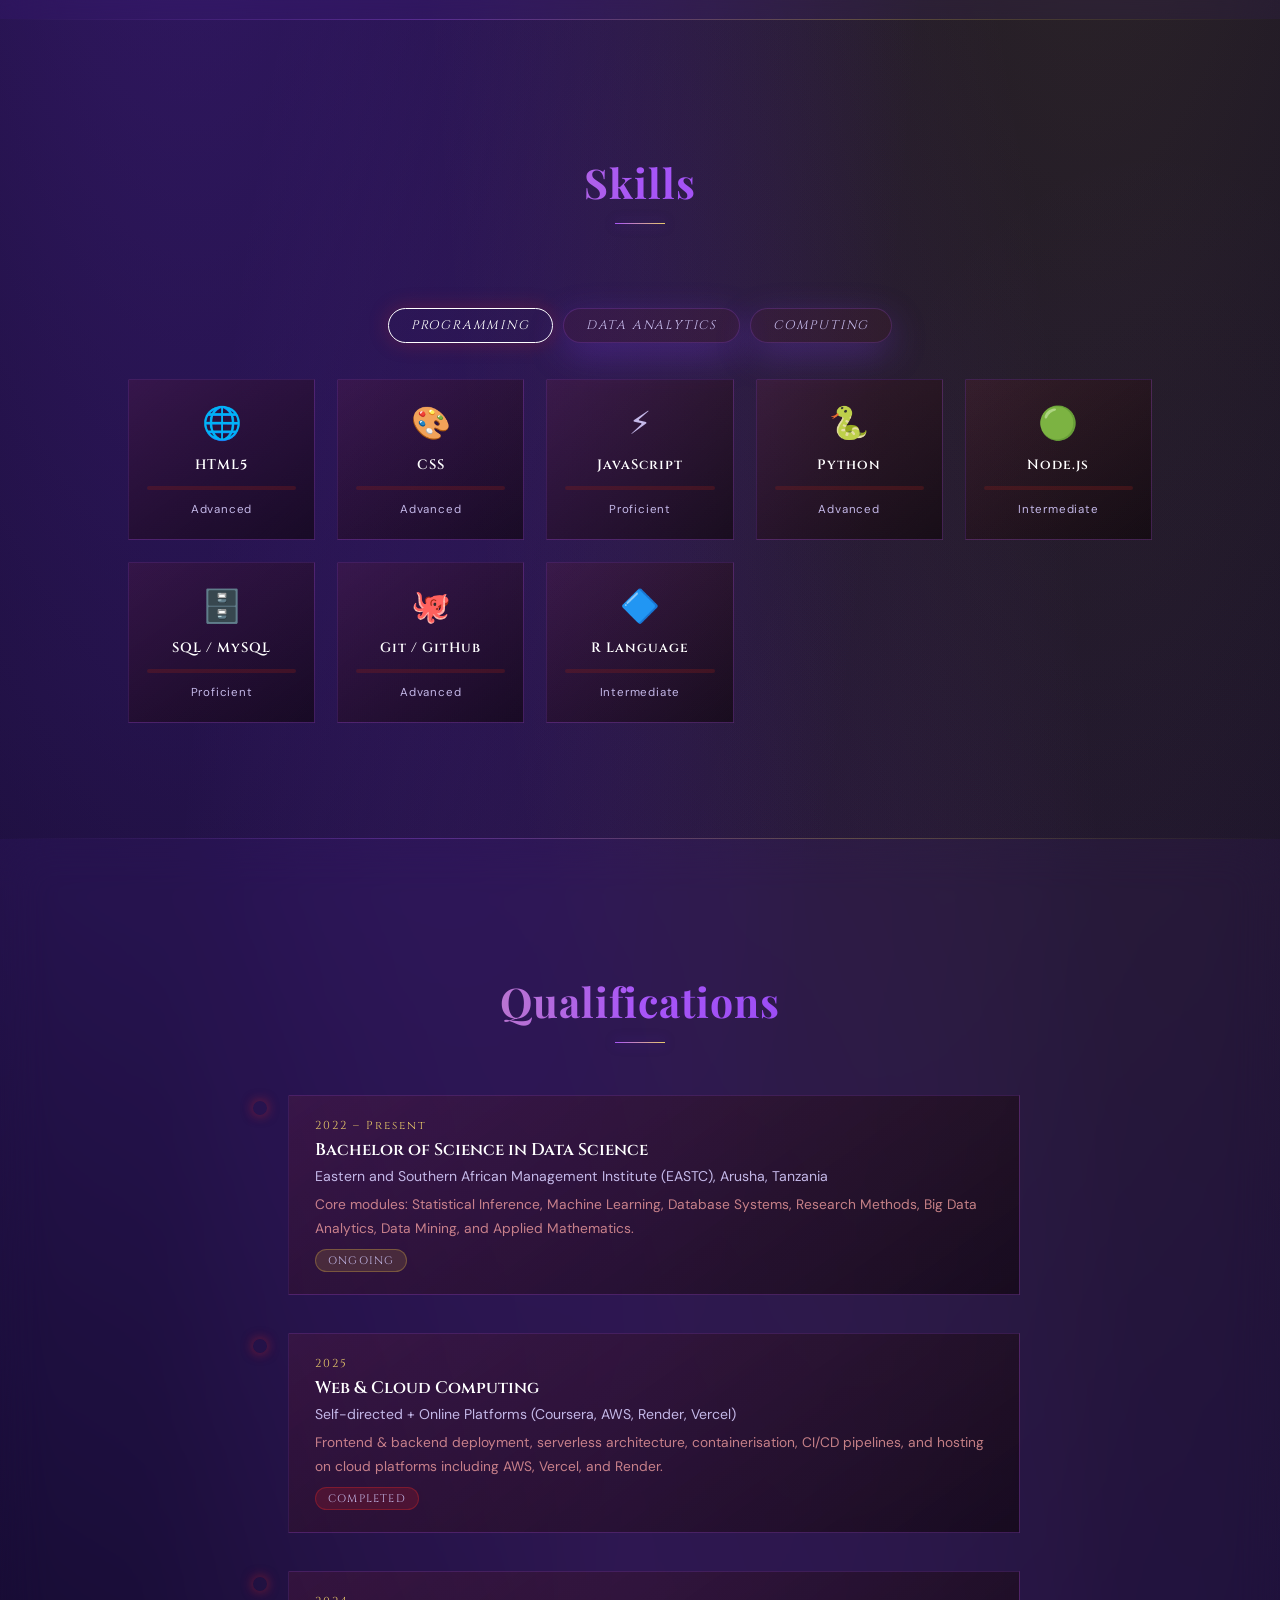
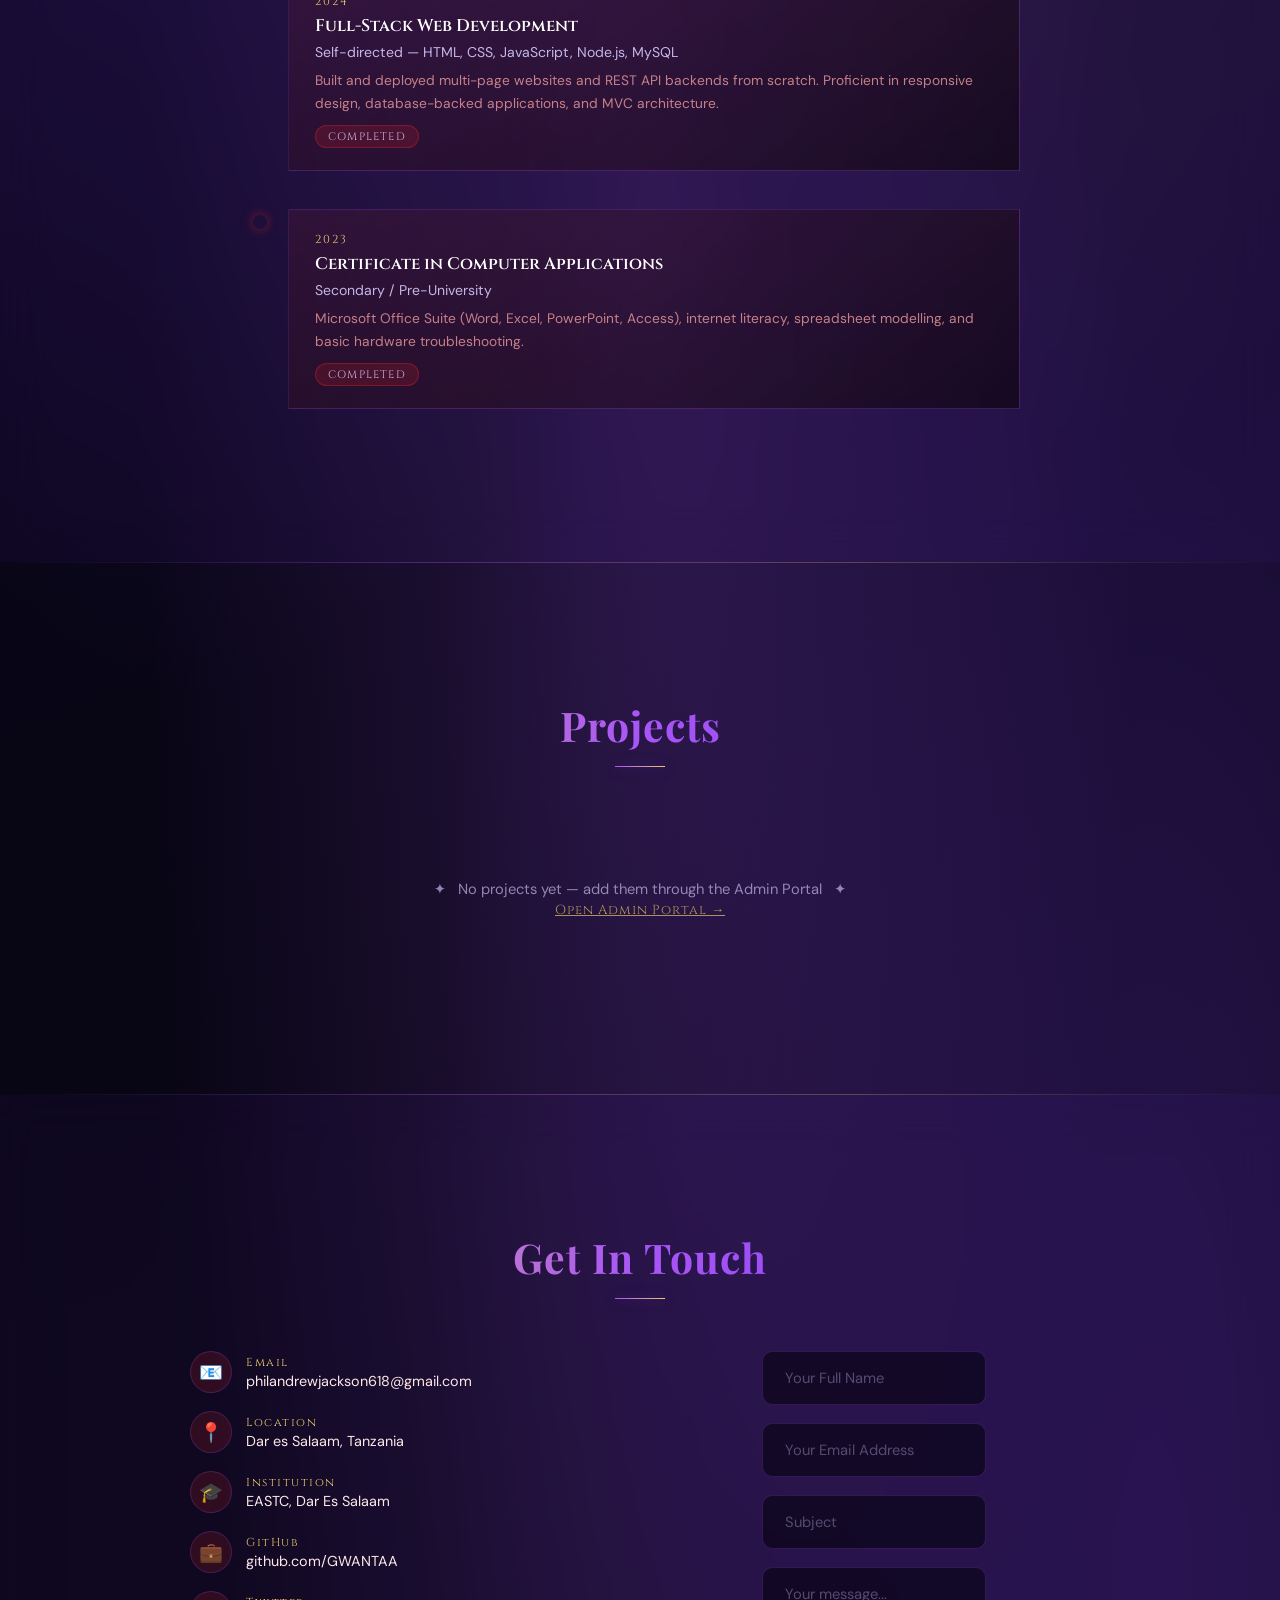
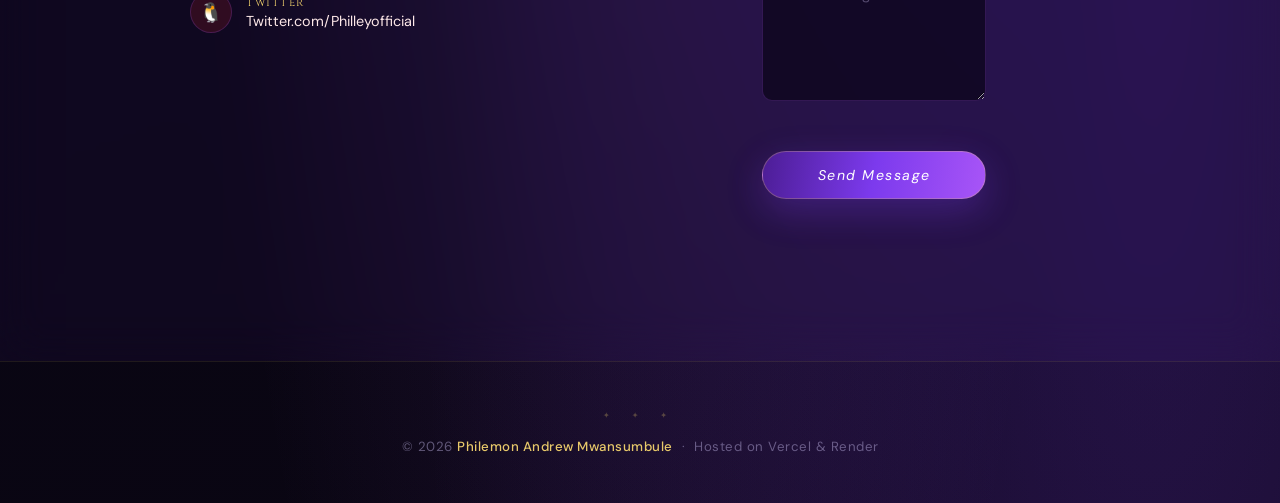
==== commit da4afa24: "Fix image path from images/ME.jpg to ME.jpg and update admin portal link" ====
--- a/index.html
+++ b/index.html
@@ -1,388 +1,388 @@
-<!DOCTYPE html>
-<html lang="en">
-<head>
-  <meta charset="UTF-8">
-  <meta name="viewport" content="width=device-width, initial-scale=1.0">
-  <title>Philemon Andrew Mwansumbule | Portfolio</title>
-  <link rel="preconnect" href="https://fonts.googleapis.com">
-  <link href="https://fonts.googleapis.com/css2?family=Bebas+Neue&family=Sora:wght@200;300;400;500;600;700&family=Cinzel:wght@400;600;700&display=swap" rel="stylesheet">
-  <link rel="stylesheet" href="style.css">
-</head>
-<body>
-
-<header class="hero">
-  <nav>
-    <div class="nav-logo">Phill's Portfolio</div>
-    <ul>
-      <li><a href="#about">Profile</a></li>
-      <li><a href="#skills">Skills</a></li>
-      <li><a href="#qualifications">Education</a></li>
-      <li><a href="#projects">Projects</a></li>
-      <li><a href="#contact">Contact</a></li>
-    </ul>
-  </nav>
-
-  <div class="hero-content">
-    <img src="images/ME.jpg" alt="Philemon Andrew Mwansumbule" loading="lazy">
-    <p class="subtitle">Data Scientist &nbsp;·&nbsp; Research Analyst &nbsp;·&nbsp; Full-Stack Developer &nbsp;·&nbsp; UI/UX Designer</p>
-    <h2>Philemon Andrew<br>Mwansumbule</h2>
-    <p>Turning raw data into intelligent solutions — one algorithm at a time.</p>
-    <button class="btn" onclick="document.getElementById('projects').scrollIntoView({behavior:'smooth'})">
-      <span>Explore Projects</span>
-    </button>
-  </div>
-</header>
-
-
-<section id="about" class="glass">
-  <h2 class="section-title">Personal Profile</h2>
-  <div class="about-inner">
-    <p class="about-lead">
-      A passionate Data Science student with a sharp eye for patterns and a drive to build solutions
-      that matter. I bridge the gap between statistical depth and practical engineering — from
-      training predictive models to shipping full-stack web applications.
-    </p>
-    <p style="color:rgba(253,232,232,0.78);font-size:0.96rem;line-height:1.82;font-weight:300;">
-      My work spans machine learning pipelines, database architecture, cloud-hosted deployments,
-      and research-backed analysis. I am committed to continuous growth and to delivering
-      results that are not only technically sound but genuinely impactful.
-    </p>
-    <div class="about-stats">
-      <div class="stat-box"><div class="stat-num">2+</div><div class="stat-lbl">Years Coding</div></div>
-      <div class="stat-box"><div class="stat-num">3+</div><div class="stat-lbl">Projects Built</div></div>
-      <div class="stat-box"><div class="stat-num">3+</div><div class="stat-lbl">Technologies</div></div>
-      <div class="stat-box"><div class="stat-num">1</div><div class="stat-lbl">Degree Ongoing</div></div>
-    </div>
-  </div>
-</section>
-
-<div class="divider"></div>
-
-
-<section id="skills">
-  <h2 class="section-title">Skills</h2>
-
-  <div class="skill-tabs">
-    <button class="skill-tab active" onclick="switchTab('programming',this)">Programming</button>
-    <button class="skill-tab" onclick="switchTab('analytics',this)">Data Analytics</button>
-    <button class="skill-tab" onclick="switchTab('computing',this)">Computing</button>
-  </div>
-
-  
-  <div class="skill-group cards active" id="tab-programming"
-       style="grid-template-columns:repeat(auto-fit,minmax(155px,1fr));gap:22px;">
-    <div class="skill-card">
-      <div class="skill-icon">🌐</div>
-      <div class="skill-name">HTML5</div>
-      <div class="skill-bar"><div class="skill-fill" style="width:95%"></div></div>
-      <div class="skill-level">Advanced</div>
-    </div>
-    <div class="skill-card">
-      <div class="skill-icon">🎨</div>
-      <div class="skill-name">CSS</div>
-      <div class="skill-bar"><div class="skill-fill" style="width:90%"></div></div>
-      <div class="skill-level">Advanced</div>
-    </div>
-    <div class="skill-card">
-      <div class="skill-icon">⚡</div>
-      <div class="skill-name">JavaScript</div>
-      <div class="skill-bar"><div class="skill-fill" style="width:82%"></div></div>
-      <div class="skill-level">Proficient</div>
-    </div>
-    <div class="skill-card">
-      <div class="skill-icon">🐍</div>
-      <div class="skill-name">Python</div>
-      <div class="skill-bar"><div class="skill-fill" style="width:88%"></div></div>
-      <div class="skill-level">Advanced</div>
-    </div>
-    <div class="skill-card">
-      <div class="skill-icon">🟢</div>
-      <div class="skill-name">Node.js</div>
-      <div class="skill-bar"><div class="skill-fill" style="width:74%"></div></div>
-      <div class="skill-level">Intermediate</div>
-    </div>
-    <div class="skill-card">
-      <div class="skill-icon">🗄️</div>
-      <div class="skill-name">SQL / MySQL</div>
-      <div class="skill-bar"><div class="skill-fill" style="width:80%"></div></div>
-      <div class="skill-level">Proficient</div>
-    </div>
-    <div class="skill-card">
-      <div class="skill-icon">🐙</div>
-      <div class="skill-name">Git / GitHub</div>
-      <div class="skill-bar"><div class="skill-fill" style="width:85%"></div></div>
-      <div class="skill-level">Advanced</div>
-    </div>
-    <div class="skill-card">
-      <div class="skill-icon">🔷</div>
-      <div class="skill-name">R Language</div>
-      <div class="skill-bar"><div class="skill-fill" style="width:68%"></div></div>
-      <div class="skill-level">Intermediate</div>
-    </div>
-  </div>
-
-  
-  <div class="skill-group cards" id="tab-analytics"
-       style="grid-template-columns:repeat(auto-fit,minmax(155px,1fr));gap:22px;">
-    <div class="skill-card">
-      <div class="skill-icon">🤖</div>
-      <div class="skill-name">Machine Learning</div>
-      <div class="skill-bar"><div class="skill-fill" style="width:80%"></div></div>
-      <div class="skill-level">Proficient</div>
-    </div>
-    <div class="skill-card">
-      <div class="skill-icon">📊</div>
-      <div class="skill-name">Data Visualisation</div>
-      <div class="skill-bar"><div class="skill-fill" style="width:86%"></div></div>
-      <div class="skill-level">Advanced</div>
-    </div>
-    <div class="skill-card">
-      <div class="skill-icon">📈</div>
-      <div class="skill-name">Statistical Analysis</div>
-      <div class="skill-bar"><div class="skill-fill" style="width:84%"></div></div>
-      <div class="skill-level">Advanced</div>
-    </div>
-    <div class="skill-card">
-      <div class="skill-icon">🐼</div>
-      <div class="skill-name">Pandas / NumPy</div>
-      <div class="skill-bar"><div class="skill-fill" style="width:88%"></div></div>
-      <div class="skill-level">Advanced</div>
-    </div>
-    <div class="skill-card">
-      <div class="skill-icon">🧠</div>
-      <div class="skill-name">Deep Learning</div>
-      <div class="skill-bar"><div class="skill-fill" style="width:65%"></div></div>
-      <div class="skill-level">Intermediate</div>
-    </div>
-    <div class="skill-card">
-      <div class="skill-icon">🗃️</div>
-      <div class="skill-name">Database Design</div>
-      <div class="skill-bar"><div class="skill-fill" style="width:78%"></div></div>
-      <div class="skill-level">Proficient</div>
-    </div>
-    <div class="skill-card">
-      <div class="skill-icon">🔍</div>
-      <div class="skill-name">Research Methods</div>
-      <div class="skill-bar"><div class="skill-fill" style="width:82%"></div></div>
-      <div class="skill-level">Advanced</div>
-    </div>
-    <div class="skill-card">
-      <div class="skill-icon">📉</div>
-      <div class="skill-name">Power BI / Tableau</div>
-      <div class="skill-bar"><div class="skill-fill" style="width:72%"></div></div>
-      <div class="skill-level">Proficient</div>
-    </div>
-  </div>
-
-  
-  <div class="skill-group cards" id="tab-computing"
-       style="grid-template-columns:repeat(auto-fit,minmax(155px,1fr));gap:22px;">
-    <div class="skill-card">
-      <div class="skill-icon">📝</div>
-      <div class="skill-name">MS Word</div>
-      <div class="skill-bar"><div class="skill-fill" style="width:95%"></div></div>
-      <div class="skill-level">Expert</div>
-    </div>
-    <div class="skill-card">
-      <div class="skill-icon">📊</div>
-      <div class="skill-name">MS Excel</div>
-      <div class="skill-bar"><div class="skill-fill" style="width:92%"></div></div>
-      <div class="skill-level">Expert</div>
-    </div>
-    <div class="skill-card">
-      <div class="skill-icon">📰</div>
-      <div class="skill-name">MS PowerPoint</div>
-      <div class="skill-bar"><div class="skill-fill" style="width:90%"></div></div>
-      <div class="skill-level">Expert</div>
-    </div>
-    <div class="skill-card">
-      <div class="skill-icon">☁️</div>
-      <div class="skill-name">Cloud Hosting</div>
-      <div class="skill-bar"><div class="skill-fill" style="width:80%"></div></div>
-      <div class="skill-level">Proficient</div>
-    </div>
-    <div class="skill-card">
-      <div class="skill-icon">🔧</div>
-      <div class="skill-name">Linux / Bash</div>
-      <div class="skill-bar"><div class="skill-fill" style="width:72%"></div></div>
-      <div class="skill-level">Intermediate</div>
-    </div>
-    <div class="skill-card">
-      <div class="skill-icon">🌐</div>
-      <div class="skill-name">Network Fundamentals</div>
-      <div class="skill-bar"><div class="skill-fill" style="width:68%"></div></div>
-      <div class="skill-level">Intermediate</div>
-    </div>
-    <div class="skill-card">
-      <div class="skill-icon">🔒</div>
-      <div class="skill-name">Cybersecurity Basics</div>
-      <div class="skill-bar"><div class="skill-fill" style="width:62%"></div></div>
-      <div class="skill-level">Foundational</div>
-    </div>
-    <div class="skill-card">
-      <div class="skill-icon">🖥️</div>
-      <div class="skill-name">IT Support</div>
-      <div class="skill-bar"><div class="skill-fill" style="width:78%"></div></div>
-      <div class="skill-level">Proficient</div>
-    </div>
-  </div>
-</section>
-
-<div class="divider"></div>
-
-
-<section id="qualifications" class="glass">
-  <h2 class="section-title">Qualifications</h2>
-  <div class="timeline">
-
-    <div class="tl-item">
-      <div class="tl-dot"></div>
-      <div class="tl-card">
-        <div class="tl-year">2022 – Present</div>
-        <div class="tl-title">Bachelor of Science in Data Science</div>
-        <div class="tl-inst">Eastern and Southern African Management Institute (EASTC), Arusha, Tanzania</div>
-        <p style="font-size:0.86rem;color:rgba(252,165,165,0.75);line-height:1.7;margin:8px 0;">
-          Core modules: Statistical Inference, Machine Learning, Database Systems, Research Methods,
-          Big Data Analytics, Data Mining, and Applied Mathematics.
-        </p>
-        <span class="tl-badge ongoing">Ongoing</span>
-      </div>
-    </div>
-
-    <div class="tl-item">
-      <div class="tl-dot"></div>
-      <div class="tl-card">
-        <div class="tl-year">2025</div>
-        <div class="tl-title">Web & Cloud Computing</div>
-        <div class="tl-inst">Self-directed + Online Platforms (Coursera, AWS, Render, Vercel)</div>
-        <p style="font-size:0.86rem;color:rgba(252,165,165,0.75);line-height:1.7;margin:8px 0;">
-          Frontend & backend deployment, serverless architecture, containerisation, CI/CD pipelines,
-          and hosting on cloud platforms including AWS, Vercel, and Render.
-        </p>
-        <span class="tl-badge">Completed</span>
-      </div>
-    </div>
-
-    <div class="tl-item">
-      <div class="tl-dot"></div>
-      <div class="tl-card">
-        <div class="tl-year">2024</div>
-        <div class="tl-title">Full-Stack Web Development</div>
-        <div class="tl-inst">Self-directed — HTML, CSS, JavaScript, Node.js, MySQL</div>
-        <p style="font-size:0.86rem;color:rgba(252,165,165,0.75);line-height:1.7;margin:8px 0;">
-          Built and deployed multi-page websites and REST API backends from scratch.
-          Proficient in responsive design, database-backed applications, and MVC architecture.
-        </p>
-        <span class="tl-badge">Completed</span>
-      </div>
-    </div>
-
-    <div class="tl-item">
-      <div class="tl-dot"></div>
-      <div class="tl-card">
-        <div class="tl-year">2023</div>
-        <div class="tl-title">Certificate in Computer Applications</div>
-        <div class="tl-inst">Secondary / Pre-University</div>
-        <p style="font-size:0.86rem;color:rgba(252,165,165,0.75);line-height:1.7;margin:8px 0;">
-          Microsoft Office Suite (Word, Excel, PowerPoint, Access), internet literacy,
-          spreadsheet modelling, and basic hardware troubleshooting.
-        </p>
-        <span class="tl-badge">Completed</span>
-      </div>
-    </div>
-
-  </div>
-</section>
-
-<div class="divider"></div>
-
-
-<section id="projects">
-  <h2 class="section-title">Projects</h2>
-  <div class="cards" id="project-container" style="grid-template-columns:repeat(auto-fit,minmax(300px,1fr));gap:28px;">
-    <div class="empty-projects" id="empty-msg">
-      <p>✦ &nbsp; No projects yet — add them through the Admin Portal &nbsp; ✦</p>
-      <a href="admin.html" style="color:var(--gold);font-size:0.82rem;letter-spacing:1px;font-family:'Cinzel',serif;">Open Admin Portal →</a>
-    </div>
-  </div>
-</section>
-
-<div class="divider"></div>
-
-
-<section id="contact" class="glass">
-  <h2 class="section-title">Get In Touch</h2>
-  <div class="contact-grid">
-
-    <div class="contact-info">
-      <div class="contact-row">
-        <div class="contact-icon">📧</div>
-        <div>
-          <div class="contact-label">Email</div>
-          <div class="contact-val"><a href="mailto:philandrewjackson618@gmail.com">philandrewjackson618@gmail.com</a></div>
-        </div>
-      </div>
-      <div class="contact-row">
-        <div class="contact-icon">📍</div>
-        <div>
-          <div class="contact-label">Location</div>
-          <div class="contact-val">Dar es Salaam, Tanzania</div>
-        </div>
-      </div>
-      <div class="contact-row">
-        <div class="contact-icon">🎓</div>
-        <div>
-          <div class="contact-label">Institution</div>
-          <div class="contact-val">EASTC, Dar Es Salaam</div>
-        </div>
-      </div>
-      <div class="contact-row">
-        <div class="contact-icon">💼</div>
-        <div>
-          <div class="contact-label">GitHub</div>
-          <div class="contact-val"><a href="https://github.com/GWANTAA" target="_blank">github.com/GWANTAA</a></div>
-        </div>
-      </div>
-      <div class="contact-row">
-        <div class="contact-icon">🐧</div>
-        <div>
-          <div class="contact-label">Twitter</div>
-          <div class="contact-val"><a href="https://Twitter.com/philleyofficial" target="_blank">Twitter.com/Philleyofficial</a></div>
-        </div>
-      </div>
-    </div>
-
-    <form id="contact-form" onsubmit="sendEmail(event)">
-      <input type="text" id="cf-name" placeholder="Your Full Name" required>
-      <input type="email" id="cf-email" placeholder="Your Email Address" required>
-      <input type="text" id="cf-subject" placeholder="Subject">
-      <textarea id="cf-message" rows="5" placeholder="Your message..." required></textarea>
-      <button type="submit" class="btn"><span>Send Message</span></button>
-      <p id="form-feedback" style="font-size:0.82rem;color:var(--gold);text-align:center;margin-top:8px;min-height:20px;"></p>
-    </form>
-
-  </div>
-</section>
-
-<footer>
-  <p>© 2026 <strong>Philemon Andrew Mwansumbule</strong> &nbsp;·&nbsp; Hosted on Vercel &amp; Render</p>
-</footer>
-
+<!DOCTYPE html>
+<html lang="en">
+<head>
+  <meta charset="UTF-8">
+  <meta name="viewport" content="width=device-width, initial-scale=1.0">
+  <title>Philemon Andrew Mwansumbule | Portfolio</title>
+  <link rel="preconnect" href="https://fonts.googleapis.com">
+  <link href="https://fonts.googleapis.com/css2?family=Bebas+Neue&family=Sora:wght@200;300;400;500;600;700&family=Cinzel:wght@400;600;700&display=swap" rel="stylesheet">
+  <link rel="stylesheet" href="style.css">
+</head>
+<body>
+
+<header class="hero">
+  <nav>
+    <div class="nav-logo">Phill's Portfolio</div>
+    <ul>
+      <li><a href="#about">Profile</a></li>
+      <li><a href="#skills">Skills</a></li>
+      <li><a href="#qualifications">Education</a></li>
+      <li><a href="#projects">Projects</a></li>
+      <li><a href="#contact">Contact</a></li>
+    </ul>
+  </nav>
+
+  <div class="hero-content">
+    <img src="ME.jpg" alt="Philemon Andrew Mwansumbule" loading="lazy">
+    <p class="subtitle">Data Scientist &nbsp;·&nbsp; Research Analyst &nbsp;·&nbsp; Full-Stack Developer &nbsp;·&nbsp; UI/UX Designer</p>
+    <h2>Philemon Andrew<br>Mwansumbule</h2>
+    <p>Turning raw data into intelligent solutions — one algorithm at a time.</p>
+    <button class="btn" onclick="document.getElementById('projects').scrollIntoView({behavior:'smooth'})">
+      <span>Explore Projects</span>
+    </button>
+  </div>
+</header>
+
+
+<section id="about" class="glass">
+  <h2 class="section-title">Personal Profile</h2>
+  <div class="about-inner">
+    <p class="about-lead">
+      A passionate Data Science student with a sharp eye for patterns and a drive to build solutions
+      that matter. I bridge the gap between statistical depth and practical engineering — from
+      training predictive models to shipping full-stack web applications.
+    </p>
+    <p style="color:rgba(253,232,232,0.78);font-size:0.96rem;line-height:1.82;font-weight:300;">
+      My work spans machine learning pipelines, database architecture, cloud-hosted deployments,
+      and research-backed analysis. I am committed to continuous growth and to delivering
+      results that are not only technically sound but genuinely impactful.
+    </p>
+    <div class="about-stats">
+      <div class="stat-box"><div class="stat-num">2+</div><div class="stat-lbl">Years Coding</div></div>
+      <div class="stat-box"><div class="stat-num">3+</div><div class="stat-lbl">Projects Built</div></div>
+      <div class="stat-box"><div class="stat-num">3+</div><div class="stat-lbl">Technologies</div></div>
+      <div class="stat-box"><div class="stat-num">1</div><div class="stat-lbl">Degree Ongoing</div></div>
+    </div>
+  </div>
+</section>
+
+<div class="divider"></div>
+
+
+<section id="skills">
+  <h2 class="section-title">Skills</h2>
+
+  <div class="skill-tabs">
+    <button class="skill-tab active" onclick="switchTab('programming',this)">Programming</button>
+    <button class="skill-tab" onclick="switchTab('analytics',this)">Data Analytics</button>
+    <button class="skill-tab" onclick="switchTab('computing',this)">Computing</button>
+  </div>
+
+  
+  <div class="skill-group cards active" id="tab-programming"
+       style="grid-template-columns:repeat(auto-fit,minmax(155px,1fr));gap:22px;">
+    <div class="skill-card">
+      <div class="skill-icon">🌐</div>
+      <div class="skill-name">HTML5</div>
+      <div class="skill-bar"><div class="skill-fill" style="width:95%"></div></div>
+      <div class="skill-level">Advanced</div>
+    </div>
+    <div class="skill-card">
+      <div class="skill-icon">🎨</div>
+      <div class="skill-name">CSS</div>
+      <div class="skill-bar"><div class="skill-fill" style="width:90%"></div></div>
+      <div class="skill-level">Advanced</div>
+    </div>
+    <div class="skill-card">
+      <div class="skill-icon">⚡</div>
+      <div class="skill-name">JavaScript</div>
+      <div class="skill-bar"><div class="skill-fill" style="width:82%"></div></div>
+      <div class="skill-level">Proficient</div>
+    </div>
+    <div class="skill-card">
+      <div class="skill-icon">🐍</div>
+      <div class="skill-name">Python</div>
+      <div class="skill-bar"><div class="skill-fill" style="width:88%"></div></div>
+      <div class="skill-level">Advanced</div>
+    </div>
+    <div class="skill-card">
+      <div class="skill-icon">🟢</div>
+      <div class="skill-name">Node.js</div>
+      <div class="skill-bar"><div class="skill-fill" style="width:74%"></div></div>
+      <div class="skill-level">Intermediate</div>
+    </div>
+    <div class="skill-card">
+      <div class="skill-icon">🗄️</div>
+      <div class="skill-name">SQL / MySQL</div>
+      <div class="skill-bar"><div class="skill-fill" style="width:80%"></div></div>
+      <div class="skill-level">Proficient</div>
+    </div>
+    <div class="skill-card">
+      <div class="skill-icon">🐙</div>
+      <div class="skill-name">Git / GitHub</div>
+      <div class="skill-bar"><div class="skill-fill" style="width:85%"></div></div>
+      <div class="skill-level">Advanced</div>
+    </div>
+    <div class="skill-card">
+      <div class="skill-icon">🔷</div>
+      <div class="skill-name">R Language</div>
+      <div class="skill-bar"><div class="skill-fill" style="width:68%"></div></div>
+      <div class="skill-level">Intermediate</div>
+    </div>
+  </div>
+
+  
+  <div class="skill-group cards" id="tab-analytics"
+       style="grid-template-columns:repeat(auto-fit,minmax(155px,1fr));gap:22px;">
+    <div class="skill-card">
+      <div class="skill-icon">🤖</div>
+      <div class="skill-name">Machine Learning</div>
+      <div class="skill-bar"><div class="skill-fill" style="width:80%"></div></div>
+      <div class="skill-level">Proficient</div>
+    </div>
+    <div class="skill-card">
+      <div class="skill-icon">📊</div>
+      <div class="skill-name">Data Visualisation</div>
+      <div class="skill-bar"><div class="skill-fill" style="width:86%"></div></div>
+      <div class="skill-level">Advanced</div>
+    </div>
+    <div class="skill-card">
+      <div class="skill-icon">📈</div>
+      <div class="skill-name">Statistical Analysis</div>
+      <div class="skill-bar"><div class="skill-fill" style="width:84%"></div></div>
+      <div class="skill-level">Advanced</div>
+    </div>
+    <div class="skill-card">
+      <div class="skill-icon">🐼</div>
+      <div class="skill-name">Pandas / NumPy</div>
+      <div class="skill-bar"><div class="skill-fill" style="width:88%"></div></div>
+      <div class="skill-level">Advanced</div>
+    </div>
+    <div class="skill-card">
+      <div class="skill-icon">🧠</div>
+      <div class="skill-name">Deep Learning</div>
+      <div class="skill-bar"><div class="skill-fill" style="width:65%"></div></div>
+      <div class="skill-level">Intermediate</div>
+    </div>
+    <div class="skill-card">
+      <div class="skill-icon">🗃️</div>
+      <div class="skill-name">Database Design</div>
+      <div class="skill-bar"><div class="skill-fill" style="width:78%"></div></div>
+      <div class="skill-level">Proficient</div>
+    </div>
+    <div class="skill-card">
+      <div class="skill-icon">🔍</div>
+      <div class="skill-name">Research Methods</div>
+      <div class="skill-bar"><div class="skill-fill" style="width:82%"></div></div>
+      <div class="skill-level">Advanced</div>
+    </div>
+    <div class="skill-card">
+      <div class="skill-icon">📉</div>
+      <div class="skill-name">Power BI / Tableau</div>
+      <div class="skill-bar"><div class="skill-fill" style="width:72%"></div></div>
+      <div class="skill-level">Proficient</div>
+    </div>
+  </div>
+
+  
+  <div class="skill-group cards" id="tab-computing"
+       style="grid-template-columns:repeat(auto-fit,minmax(155px,1fr));gap:22px;">
+    <div class="skill-card">
+      <div class="skill-icon">📝</div>
+      <div class="skill-name">MS Word</div>
+      <div class="skill-bar"><div class="skill-fill" style="width:95%"></div></div>
+      <div class="skill-level">Expert</div>
+    </div>
+    <div class="skill-card">
+      <div class="skill-icon">📊</div>
+      <div class="skill-name">MS Excel</div>
+      <div class="skill-bar"><div class="skill-fill" style="width:92%"></div></div>
+      <div class="skill-level">Expert</div>
+    </div>
+    <div class="skill-card">
+      <div class="skill-icon">📰</div>
+      <div class="skill-name">MS PowerPoint</div>
+      <div class="skill-bar"><div class="skill-fill" style="width:90%"></div></div>
+      <div class="skill-level">Expert</div>
+    </div>
+    <div class="skill-card">
+      <div class="skill-icon">☁️</div>
+      <div class="skill-name">Cloud Hosting</div>
+      <div class="skill-bar"><div class="skill-fill" style="width:80%"></div></div>
+      <div class="skill-level">Proficient</div>
+    </div>
+    <div class="skill-card">
+      <div class="skill-icon">🔧</div>
+      <div class="skill-name">Linux / Bash</div>
+      <div class="skill-bar"><div class="skill-fill" style="width:72%"></div></div>
+      <div class="skill-level">Intermediate</div>
+    </div>
+    <div class="skill-card">
+      <div class="skill-icon">🌐</div>
+      <div class="skill-name">Network Fundamentals</div>
+      <div class="skill-bar"><div class="skill-fill" style="width:68%"></div></div>
+      <div class="skill-level">Intermediate</div>
+    </div>
+    <div class="skill-card">
+      <div class="skill-icon">🔒</div>
+      <div class="skill-name">Cybersecurity Basics</div>
+      <div class="skill-bar"><div class="skill-fill" style="width:62%"></div></div>
+      <div class="skill-level">Foundational</div>
+    </div>
+    <div class="skill-card">
+      <div class="skill-icon">🖥️</div>
+      <div class="skill-name">IT Support</div>
+      <div class="skill-bar"><div class="skill-fill" style="width:78%"></div></div>
+      <div class="skill-level">Proficient</div>
+    </div>
+  </div>
+</section>
+
+<div class="divider"></div>
+
+
+<section id="qualifications" class="glass">
+  <h2 class="section-title">Qualifications</h2>
+  <div class="timeline">
+
+    <div class="tl-item">
+      <div class="tl-dot"></div>
+      <div class="tl-card">
+        <div class="tl-year">2022 – Present</div>
+        <div class="tl-title">Bachelor of Science in Data Science</div>
+        <div class="tl-inst">Eastern and Southern African Management Institute (EASTC), Arusha, Tanzania</div>
+        <p style="font-size:0.86rem;color:rgba(252,165,165,0.75);line-height:1.7;margin:8px 0;">
+          Core modules: Statistical Inference, Machine Learning, Database Systems, Research Methods,
+          Big Data Analytics, Data Mining, and Applied Mathematics.
+        </p>
+        <span class="tl-badge ongoing">Ongoing</span>
+      </div>
+    </div>
+
+    <div class="tl-item">
+      <div class="tl-dot"></div>
+      <div class="tl-card">
+        <div class="tl-year">2025</div>
+        <div class="tl-title">Web & Cloud Computing</div>
+        <div class="tl-inst">Self-directed + Online Platforms (Coursera, AWS, Render, Vercel)</div>
+        <p style="font-size:0.86rem;color:rgba(252,165,165,0.75);line-height:1.7;margin:8px 0;">
+          Frontend & backend deployment, serverless architecture, containerisation, CI/CD pipelines,
+          and hosting on cloud platforms including AWS, Vercel, and Render.
+        </p>
+        <span class="tl-badge">Completed</span>
+      </div>
+    </div>
+
+    <div class="tl-item">
+      <div class="tl-dot"></div>
+      <div class="tl-card">
+        <div class="tl-year">2024</div>
+        <div class="tl-title">Full-Stack Web Development</div>
+        <div class="tl-inst">Self-directed — HTML, CSS, JavaScript, Node.js, MySQL</div>
+        <p style="font-size:0.86rem;color:rgba(252,165,165,0.75);line-height:1.7;margin:8px 0;">
+          Built and deployed multi-page websites and REST API backends from scratch.
+          Proficient in responsive design, database-backed applications, and MVC architecture.
+        </p>
+        <span class="tl-badge">Completed</span>
+      </div>
+    </div>
+
+    <div class="tl-item">
+      <div class="tl-dot"></div>
+      <div class="tl-card">
+        <div class="tl-year">2023</div>
+        <div class="tl-title">Certificate in Computer Applications</div>
+        <div class="tl-inst">Secondary / Pre-University</div>
+        <p style="font-size:0.86rem;color:rgba(252,165,165,0.75);line-height:1.7;margin:8px 0;">
+          Microsoft Office Suite (Word, Excel, PowerPoint, Access), internet literacy,
+          spreadsheet modelling, and basic hardware troubleshooting.
+        </p>
+        <span class="tl-badge">Completed</span>
+      </div>
+    </div>
+
+  </div>
+</section>
+
+<div class="divider"></div>
+
+
+<section id="projects">
+  <h2 class="section-title">Projects</h2>
+  <div class="cards" id="project-container" style="grid-template-columns:repeat(auto-fit,minmax(300px,1fr));gap:28px;">
+    <div class="empty-projects" id="empty-msg">
+      <p>✦ &nbsp; No projects yet — add them through the Admin Portal &nbsp; ✦</p>
+      <a href="./admin.html" style="color:var(--gold);font-size:0.82rem;letter-spacing:1px;font-family:'Cinzel',serif;">Open Admin Portal →</a>
+    </div>
+  </div>
+</section>
+
+<div class="divider"></div>
+
+
+<section id="contact" class="glass">
+  <h2 class="section-title">Get In Touch</h2>
+  <div class="contact-grid">
+
+    <div class="contact-info">
+      <div class="contact-row">
+        <div class="contact-icon">📧</div>
+        <div>
+          <div class="contact-label">Email</div>
+          <div class="contact-val"><a href="mailto:philandrewjackson618@gmail.com">philandrewjackson618@gmail.com</a></div>
+        </div>
+      </div>
+      <div class="contact-row">
+        <div class="contact-icon">📍</div>
+        <div>
+          <div class="contact-label">Location</div>
+          <div class="contact-val">Dar es Salaam, Tanzania</div>
+        </div>
+      </div>
+      <div class="contact-row">
+        <div class="contact-icon">🎓</div>
+        <div>
+          <div class="contact-label">Institution</div>
+          <div class="contact-val">EASTC, Dar Es Salaam</div>
+        </div>
+      </div>
+      <div class="contact-row">
+        <div class="contact-icon">💼</div>
+        <div>
+          <div class="contact-label">GitHub</div>
+          <div class="contact-val"><a href="https://github.com/GWANTAA" target="_blank">github.com/GWANTAA</a></div>
+        </div>
+      </div>
+      <div class="contact-row">
+        <div class="contact-icon">🐧</div>
+        <div>
+          <div class="contact-label">Twitter</div>
+          <div class="contact-val"><a href="https://Twitter.com/philleyofficial" target="_blank">Twitter.com/Philleyofficial</a></div>
+        </div>
+      </div>
+    </div>
+
+    <form id="contact-form" onsubmit="sendEmail(event)">
+      <input type="text" id="cf-name" placeholder="Your Full Name" required>
+      <input type="email" id="cf-email" placeholder="Your Email Address" required>
+      <input type="text" id="cf-subject" placeholder="Subject">
+      <textarea id="cf-message" rows="5" placeholder="Your message..." required></textarea>
+      <button type="submit" class="btn"><span>Send Message</span></button>
+      <p id="form-feedback" style="font-size:0.82rem;color:var(--gold);text-align:center;margin-top:8px;min-height:20px;"></p>
+    </form>
+
+  </div>
+</section>
+
+<footer>
+  <p>© 2026 <strong>Philemon Andrew Mwansumbule</strong> &nbsp;·&nbsp; Hosted on Vercel &amp; Render</p>
+</footer>
+
 <script src="config.js"></script>
 <script>
-  const DEFAULT_API_BASE_URL = 'https://philemon-portfolio-backend.onrender.com';
+  const DEFAULT_API_BASE_URL = 'https://phils-backend-portfolio.onrender.com';
   const runtimeApiBaseUrl = new URLSearchParams(window.location.search).get('api');
   const API_BASE_URL = (runtimeApiBaseUrl || window.PORTFOLIO_API_BASE_URL || DEFAULT_API_BASE_URL).replace(/\/$/, '');
 
-  
-  function switchTab(id, btn) {
-    document.querySelectorAll('.skill-group').forEach(g => g.classList.remove('active'));
-    document.querySelectorAll('.skill-tab').forEach(b => b.classList.remove('active'));
-    document.getElementById('tab-' + id).classList.add('active');
-    btn.classList.add('active');
-  }
-
-  
+  
+  function switchTab(id, btn) {
+    document.querySelectorAll('.skill-group').forEach(g => g.classList.remove('active'));
+    document.querySelectorAll('.skill-tab').forEach(b => b.classList.remove('active'));
+    document.getElementById('tab-' + id).classList.add('active');
+    btn.classList.add('active');
+  }
+
+  
   async function loadProjects() {
     const container = document.getElementById('project-container');
     const emptyMsg = document.getElementById('empty-msg');
@@ -396,65 +396,65 @@
       const raw = localStorage.getItem('phil_projects');
       projects = raw ? JSON.parse(raw) : [];
     }
-
-    if (projects.length === 0) {
-      if (emptyMsg) emptyMsg.style.display = 'block';
-      return;
-    }
-    if (emptyMsg) emptyMsg.remove();
-
-    container.innerHTML = '';
-    projects.forEach(p => {
-      const isOnline = p.liveUrl && p.liveUrl.startsWith('http');
-      const card = document.createElement('div');
-      card.className = 'project-card';
-      card.innerHTML = `
-        <div class="project-thumb">${p.emoji || '🖥️'}</div>
-        <div class="project-body">
-          <div class="project-title">${escHtml(p.title)}</div>
-          <div class="project-desc">${escHtml(p.description)}</div>
-          <div class="project-tags">${(p.tags||[]).map(t=>`<span class="tag">${escHtml(t)}</span>`).join('')}</div>
-        </div>
-        <div class="project-links">
-          ${p.liveUrl ? `<a class="proj-btn live" href="${escHtml(p.liveUrl)}" target="_blank">
-            <span class="status-dot ${isOnline?'online':'offline'}"></span>Live Demo</a>` : ''}
-          ${p.codeUrl ? `<a class="proj-btn code" href="${escHtml(p.codeUrl)}" target="_blank">Source Code</a>` : ''}
-        </div>`;
-      container.appendChild(card);
-    });
-  }
-
-  
-  function sendEmail(e) {
-    e.preventDefault();
-    const name    = document.getElementById('cf-name').value.trim();
-    const email   = document.getElementById('cf-email').value.trim();
-    const subject = document.getElementById('cf-subject').value.trim() || 'Portfolio Contact';
-    const message = document.getElementById('cf-message').value.trim();
-    const body = encodeURIComponent(`Name: ${name}\nFrom: ${email}\n\n${message}`);
-    const sub  = encodeURIComponent(subject);
-    window.location.href = `mailto:philemonandrew@example.com?subject=${sub}&body=${body}`;
-    document.getElementById('form-feedback').textContent = '✦ Your email client has been opened.';
-    document.getElementById('contact-form').reset();
-  }
-
-  function escHtml(s) {
-    return String(s).replace(/&/g,'&amp;').replace(/</g,'&lt;').replace(/>/g,'&gt;').replace(/"/g,'&quot;');
-  }
-
-  loadProjects();
-
-  
-  const observer = new IntersectionObserver(entries => {
-    entries.forEach(e => {
-      if (e.isIntersecting) {
-        e.target.querySelectorAll('.skill-fill').forEach(f => {
-          const w = f.style.width; f.style.width='0'; setTimeout(()=>f.style.width=w,80);
-        });
-      }
-    });
-  }, {threshold:0.25});
-  document.querySelectorAll('.skill-group').forEach(g => observer.observe(g));
-</script>
-</body>
-</html>
+
+    if (projects.length === 0) {
+      if (emptyMsg) emptyMsg.style.display = 'block';
+      return;
+    }
+    if (emptyMsg) emptyMsg.remove();
+
+    container.innerHTML = '';
+    projects.forEach(p => {
+      const isOnline = p.liveUrl && p.liveUrl.startsWith('http');
+      const card = document.createElement('div');
+      card.className = 'project-card';
+      card.innerHTML = `
+        <div class="project-thumb">${p.emoji || '🖥️'}</div>
+        <div class="project-body">
+          <div class="project-title">${escHtml(p.title)}</div>
+          <div class="project-desc">${escHtml(p.description)}</div>
+          <div class="project-tags">${(p.tags||[]).map(t=>`<span class="tag">${escHtml(t)}</span>`).join('')}</div>
+        </div>
+        <div class="project-links">
+          ${p.liveUrl ? `<a class="proj-btn live" href="${escHtml(p.liveUrl)}" target="_blank">
+            <span class="status-dot ${isOnline?'online':'offline'}"></span>Live Demo</a>` : ''}
+          ${p.codeUrl ? `<a class="proj-btn code" href="${escHtml(p.codeUrl)}" target="_blank">Source Code</a>` : ''}
+        </div>`;
+      container.appendChild(card);
+    });
+  }
+
+  
+  function sendEmail(e) {
+    e.preventDefault();
+    const name    = document.getElementById('cf-name').value.trim();
+    const email   = document.getElementById('cf-email').value.trim();
+    const subject = document.getElementById('cf-subject').value.trim() || 'Portfolio Contact';
+    const message = document.getElementById('cf-message').value.trim();
+    const body = encodeURIComponent(`Name: ${name}\nFrom: ${email}\n\n${message}`);
+    const sub  = encodeURIComponent(subject);
+    window.location.href = `mailto:philandrewjackson618@gmail.com?subject=${sub}&body=${body}`;
+    document.getElementById('form-feedback').textContent = '✦ Your email client has been opened.';
+    document.getElementById('contact-form').reset();
+  }
+
+  function escHtml(s) {
+    return String(s).replace(/&/g,'&amp;').replace(/</g,'&lt;').replace(/>/g,'&gt;').replace(/"/g,'&quot;');
+  }
+
+  loadProjects();
+
+  
+  const observer = new IntersectionObserver(entries => {
+    entries.forEach(e => {
+      if (e.isIntersecting) {
+        e.target.querySelectorAll('.skill-fill').forEach(f => {
+          const w = f.style.width; f.style.width='0'; setTimeout(()=>f.style.width=w,80);
+        });
+      }
+    });
+  }, {threshold:0.25});
+  document.querySelectorAll('.skill-group').forEach(g => observer.observe(g));
+</script>
+</body>
+</html>
